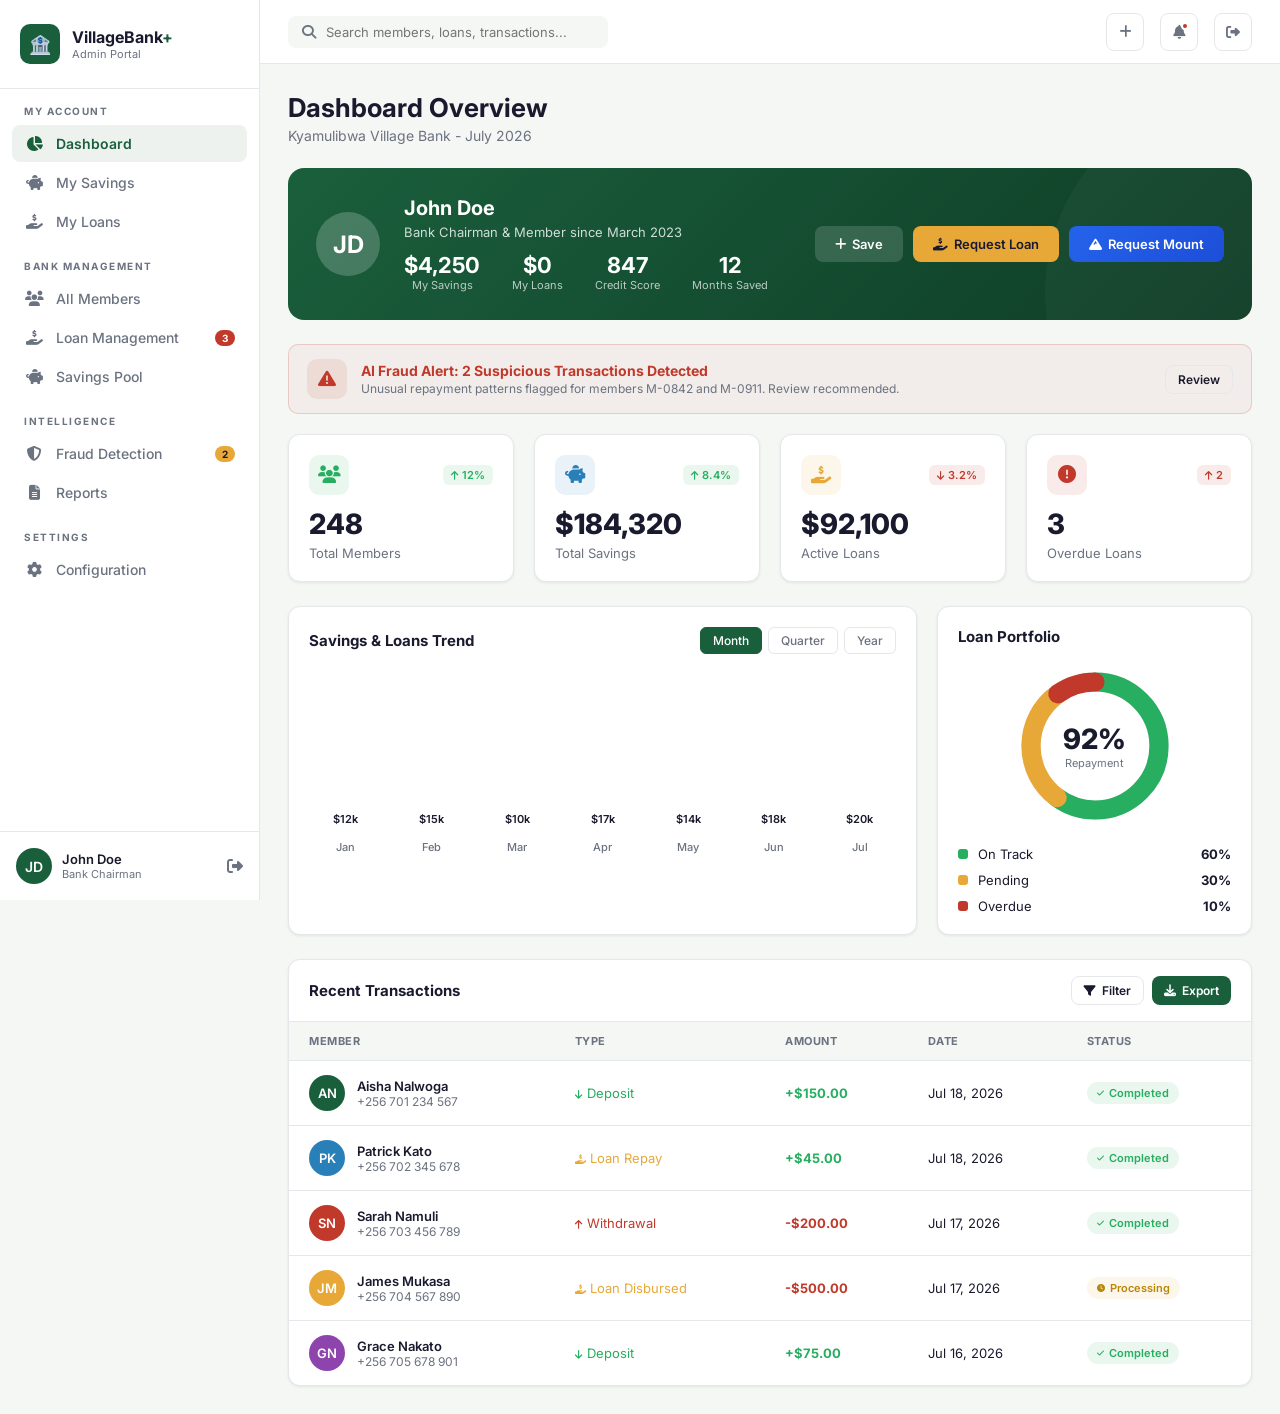
==== frontend/admin.html @ 49723a0e "final folder for" ====
<!DOCTYPE html>
<html lang="en">
<head>
<meta charset="UTF-8">
<meta name="viewport" content="width=device-width, initial-scale=1.0">
<title>VillageBank+ - Admin Dashboard</title>
<link href="https://fonts.googleapis.com/css2?family=Inter:wght@300;400;500;600;700;800&display=swap" rel="stylesheet">
<link rel="stylesheet" href="https://cdnjs.cloudflare.com/ajax/libs/font-awesome/6.5.1/css/all.min.css">
<link rel="stylesheet" href="admin.css">
</head>
<body>
<!-- SIDEBAR -->
<aside class="sidebar">
    <div class="sidebar-header">
        <div class="sidebar-logo">🏦</div>
        <div class="sidebar-brand">
            VillageBank<span>+</span>
            <small>Admin Portal</small>
        </div>
    </div>

    <nav class="nav-menu">
        <div class="nav-section">
            <div class="nav-section-title">My Account</div>
            <div class="nav-item active" onclick="switchPage('overview')">
                <i class="fas fa-chart-pie"></i> Dashboard
            </div>
            <div class="nav-item" onclick="switchPage('my-savings')">
                <i class="fas fa-piggy-bank"></i> My Savings
            </div>
            <div class="nav-item" onclick="switchPage('my-loans')">
                <i class="fas fa-hand-holding-dollar"></i> My Loans
            </div>
        </div>
        <div class="nav-section">
            <div class="nav-section-title">Bank Management</div>
            <div class="nav-item" onclick="switchPage('members')">
                <i class="fas fa-users"></i> All Members
            </div>
            <div class="nav-item" onclick="switchPage('loans')">
                <i class="fas fa-hand-holding-dollar"></i> Loan Management
                <span class="nav-badge">3</span>
            </div>
            <div class="nav-item" onclick="switchPage('savings')">
                <i class="fas fa-piggy-bank"></i> Savings Pool
            </div>
        </div>
        <div class="nav-section">
            <div class="nav-section-title">Intelligence</div>
            <div class="nav-item" onclick="switchPage('fraud')">
                <i class="fas fa-shield-halved"></i> Fraud Detection
                <span class="nav-badge" style="background:var(--accent);color:var(--text);">2</span>
            </div>
            <div class="nav-item" onclick="switchPage('reports')">
                <i class="fas fa-file-lines"></i> Reports
            </div>
        </div>
        <div class="nav-section">
            <div class="nav-section-title">Settings</div>
            <div class="nav-item" onclick="switchPage('settings')">
                <i class="fas fa-gear"></i> Configuration
            </div>
        </div>
    </nav>

    <div class="sidebar-footer">
        <div class="user-avatar">JD</div>
        <div class="user-info">
            <div class="user-name">John Doe</div>
            <div class="user-role">Bank Chairman</div>
        </div>
        <i class="fas fa-right-from-bracket" style="color:var(--text-dim);cursor:pointer;"></i>
    </div>
</aside>

<!-- MAIN CONTENT -->
<main class="main-content">
    <div class="top-bar">
        <div class="top-search">
            <i class="fas fa-magnifying-glass"></i>
            <input type="text" placeholder="Search members, loans, transactions...">
        </div>
        <div class="top-actions">
            <button class="top-icon-btn"><i class="fas fa-plus"></i></button>
            <button class="top-icon-btn">
                <i class="fas fa-bell"></i>
                <span class="notification-dot"></span>
            </button>
            <button class="top-icon-btn"><i class="fas fa-right-from-bracket"></i></button>
        </div>
    </div>

    <!-- OVERVIEW PAGE -->
    <div class="page-content tab-panel active" id="page-overview">
        <div class="page-header">
            <h1>Dashboard Overview</h1>
            <p>Kyamulibwa Village Bank - July 2026</p>
        </div>

        <!-- Admin Personal Section (Admin is also a member) -->
        <div class="personal-section">
            <div class="personal-content">
                <div class="personal-avatar">JD</div>
                <div class="personal-info">
                    <div class="personal-name">John Doe</div>
                    <div class="personal-role">Bank Chairman & Member since March 2023</div>
                    <div class="personal-stats">
                        <div class="personal-stat">
                            <div class="num">$4,250</div>
                            <div class="label">My Savings</div>
                        </div>
                        <div class="personal-stat">
                            <div class="num">$0</div>
                            <div class="label">My Loans</div>
                        </div>
                        <div class="personal-stat">
                            <div class="num">847</div>
                            <div class="label">Credit Score</div>
                        </div>
                        <div class="personal-stat">
                            <div class="num">12</div>
                            <div class="label">Months Saved</div>
                        </div>
                    </div>
                </div>
                <div class="personal-actions">
                    <button class="personal-btn light"><i class="fas fa-plus"></i> Save</button>
                    <button class="personal-btn gold"><i class="fas fa-hand-holding-dollar"></i> Request Loan</button>
                    <button class="personal-btn blue" onclick="openModal('requestMountModal')"><i class="fas fa-mountain"></i> Request Mount</button>
                </div>
            </div>
        </div>

        <!-- Fraud Alert -->
        <div class="fraud-alert">
            <div class="fraud-alert-icon"><i class="fas fa-triangle-exclamation"></i></div>
            <div class="fraud-alert-content">
                <div class="fraud-alert-title">AI Fraud Alert: 2 Suspicious Transactions Detected</div>
                <div class="fraud-alert-desc">Unusual repayment patterns flagged for members M-0842 and M-0911. Review recommended.</div>
            </div>
            <button class="btn btn-outline btn-sm">Review</button>
        </div>

        <!-- Bank Stats -->
        <div class="cards-grid">
            <div class="stat-card">
                <div class="stat-card-header">
                    <div class="stat-card-icon green"><i class="fas fa-users"></i></div>
                    <span class="stat-card-trend up"><i class="fas fa-arrow-up" style="font-size:10px;"></i> 12%</span>
                </div>
                <div class="stat-card-value">248</div>
                <div class="stat-card-label">Total Members</div>
            </div>
            <div class="stat-card">
                <div class="stat-card-header">
                    <div class="stat-card-icon blue"><i class="fas fa-piggy-bank"></i></div>
                    <span class="stat-card-trend up"><i class="fas fa-arrow-up" style="font-size:10px;"></i> 8.4%</span>
                </div>
                <div class="stat-card-value">$184,320</div>
                <div class="stat-card-label">Total Savings</div>
            </div>
            <div class="stat-card">
                <div class="stat-card-header">
                    <div class="stat-card-icon gold"><i class="fas fa-hand-holding-dollar"></i></div>
                    <span class="stat-card-trend down"><i class="fas fa-arrow-down" style="font-size:10px;"></i> 3.2%</span>
                </div>
                <div class="stat-card-value">$92,100</div>
                <div class="stat-card-label">Active Loans</div>
            </div>
            <div class="stat-card">
                <div class="stat-card-header">
                    <div class="stat-card-icon red"><i class="fas fa-circle-exclamation"></i></div>
                    <span class="stat-card-trend up" style="background:rgba(192,57,43,0.1);color:var(--danger);"><i class="fas fa-arrow-up" style="font-size:10px;"></i> 2</span>
                </div>
                <div class="stat-card-value">3</div>
                <div class="stat-card-label">Overdue Loans</div>
            </div>
        </div>

        <!-- Charts -->
        <div class="two-col">
            <div class="chart-card">
                <div class="chart-header">
                    <div class="chart-title">Savings & Loans Trend</div>
                    <div class="chart-filters">
                        <button class="chart-filter active">Month</button>
                        <button class="chart-filter">Quarter</button>
                        <button class="chart-filter">Year</button>
                    </div>
                </div>
                <div class="bar-chart">
                    <div class="bar-group">
                        <div class="bar" style="height:60%;background:var(--primary);"><span class="bar-value">$12k</span></div>
                        <div class="bar-label">Jan</div>
                    </div>
                    <div class="bar-group">
                        <div class="bar" style="height:75%;background:var(--primary);"><span class="bar-value">$15k</span></div>
                        <div class="bar-label">Feb</div>
                    </div>
                    <div class="bar-group">
                        <div class="bar" style="height:50%;background:var(--primary);"><span class="bar-value">$10k</span></div>
                        <div class="bar-label">Mar</div>
                    </div>
                    <div class="bar-group">
                        <div class="bar" style="height:85%;background:var(--primary);"><span class="bar-value">$17k</span></div>
                        <div class="bar-label">Apr</div>
                    </div>
                    <div class="bar-group">
                        <div class="bar" style="height:70%;background:var(--primary);"><span class="bar-value">$14k</span></div>
                        <div class="bar-label">May</div>
                    </div>
                    <div class="bar-group">
                        <div class="bar" style="height:90%;background:var(--primary);"><span class="bar-value">$18k</span></div>
                        <div class="bar-label">Jun</div>
                    </div>
                    <div class="bar-group">
                        <div class="bar" style="height:100%;background:var(--accent);"><span class="bar-value">$20k</span></div>
                        <div class="bar-label">Jul</div>
                    </div>
                </div>
            </div>

            <div class="chart-card">
                <div class="chart-header">
                    <div class="chart-title">Loan Portfolio</div>
                </div>
                <div class="donut-chart">
                    <svg viewBox="0 0 100 100" width="160" height="160">
                        <circle cx="50" cy="50" r="40" fill="none" stroke="#e5e7eb" stroke-width="12"/>
                        <circle cx="50" cy="50" r="40" fill="none" stroke="var(--success)" stroke-width="12"
                            stroke-dasharray="150.8 251.3" stroke-dashoffset="0" stroke-linecap="round"/>
                        <circle cx="50" cy="50" r="40" fill="none" stroke="var(--accent)" stroke-width="12"
                            stroke-dasharray="75.4 251.3" stroke-dashoffset="-150.8" stroke-linecap="round"/>
                        <circle cx="50" cy="50" r="40" fill="none" stroke="var(--danger)" stroke-width="12"
                            stroke-dasharray="25.1 251.3" stroke-dashoffset="-226.2" stroke-linecap="round"/>
                    </svg>
                    <div class="donut-center">
                        <div class="num">92%</div>
                        <div class="label">Repayment</div>
                    </div>
                </div>
                <div class="donut-legend">
                    <div class="legend-item">
                        <div class="legend-dot" style="background:var(--success);"></div>
                        <span>On Track</span>
                        <span class="legend-val">60%</span>
                    </div>
                    <div class="legend-item">
                        <div class="legend-dot" style="background:var(--accent);"></div>
                        <span>Pending</span>
                        <span class="legend-val">30%</span>
                    </div>
                    <div class="legend-item">
                        <div class="legend-dot" style="background:var(--danger);"></div>
                        <span>Overdue</span>
                        <span class="legend-val">10%</span>
                    </div>
                </div>
            </div>
        </div>

        <!-- Recent Transactions -->
        <div class="table-card">
            <div class="table-header">
                <div class="table-title">Recent Transactions</div>
                <div class="table-actions">
                    <button class="btn btn-outline btn-sm"><i class="fas fa-filter"></i> Filter</button>
                    <button class="btn btn-primary btn-sm"><i class="fas fa-download"></i> Export</button>
                </div>
            </div>
            <table>
                <thead>
                    <tr>
                        <th>Member</th>
                        <th>Type</th>
                        <th>Amount</th>
                        <th>Date</th>
                        <th>Status</th>
                    </tr>
                </thead>
                <tbody>
                    <tr>
                        <td>
                            <div class="member-cell">
                                <div class="member-avatar">AN</div>
                                <div>
                                    <div class="member-name">Aisha Nalwoga</div>
                                    <div class="member-phone">+256 701 234 567</div>
                                </div>
                            </div>
                        </td>
                        <td><span style="color:var(--success);"><i class="fas fa-arrow-down" style="font-size:10px;"></i> Deposit</span></td>
                        <td class="amount positive">+$150.00</td>
                        <td>Jul 18, 2026</td>
                        <td><span class="status-badge status-paid"><i class="fas fa-check" style="font-size:8px;"></i> Completed</span></td>
                    </tr>
                    <tr>
                        <td>
                            <div class="member-cell">
                                <div class="member-avatar" style="background:var(--info);">PK</div>
                                <div>
                                    <div class="member-name">Patrick Kato</div>
                                    <div class="member-phone">+256 702 345 678</div>
                                </div>
                            </div>
                        </td>
                        <td><span style="color:var(--accent);"><i class="fas fa-hand-holding-dollar" style="font-size:10px;"></i> Loan Repay</span></td>
                        <td class="amount positive">+$45.00</td>
                        <td>Jul 18, 2026</td>
                        <td><span class="status-badge status-paid"><i class="fas fa-check" style="font-size:8px;"></i> Completed</span></td>
                    </tr>
                    <tr>
                        <td>
                            <div class="member-cell">
                                <div class="member-avatar" style="background:var(--danger);">SN</div>
                                <div>
                                    <div class="member-name">Sarah Namuli</div>
                                    <div class="member-phone">+256 703 456 789</div>
                                </div>
                            </div>
                        </td>
                        <td><span style="color:var(--danger);"><i class="fas fa-arrow-up" style="font-size:10px;"></i> Withdrawal</span></td>
                        <td class="amount negative">-$200.00</td>
                        <td>Jul 17, 2026</td>
                        <td><span class="status-badge status-paid"><i class="fas fa-check" style="font-size:8px;"></i> Completed</span></td>
                    </tr>
                    <tr>
                        <td>
                            <div class="member-cell">
                                <div class="member-avatar" style="background:var(--accent);">JM</div>
                                <div>
                                    <div class="member-name">James Mukasa</div>
                                    <div class="member-phone">+256 704 567 890</div>
                                </div>
                            </div>
                        </td>
                        <td><span style="color:var(--accent);"><i class="fas fa-hand-holding-dollar" style="font-size:10px;"></i> Loan Disbursed</span></td>
                        <td class="amount negative">-$500.00</td>
                        <td>Jul 17, 2026</td>
                        <td><span class="status-badge status-pending"><i class="fas fa-clock" style="font-size:8px;"></i> Processing</span></td>
                    </tr>
                    <tr>
                        <td>
                            <div class="member-cell">
                                <div class="member-avatar" style="background:#8e44ad;">GN</div>
                                <div>
                                    <div class="member-name">Grace Nakato</div>
                                    <div class="member-phone">+256 705 678 901</div>
                                </div>
                            </div>
                        </td>
                        <td><span style="color:var(--success);"><i class="fas fa-arrow-down" style="font-size:10px;"></i> Deposit</span></td>
                        <td class="amount positive">+$75.00</td>
                        <td>Jul 16, 2026</td>
                        <td><span class="status-badge status-paid"><i class="fas fa-check" style="font-size:8px;"></i> Completed</span></td>
                    </tr>
                </tbody>
            </table>
        </div>
    </div>
    <!-- MY SAVINGS PAGE -->
    <div class="page-content tab-panel" id="page-my-savings">
        <div class="page-header">
            <h1>My Savings</h1>
            <p>Your personal savings account at Kyamulibwa Village Bank</p>
        </div>

        <div class="cards-grid">
            <div class="stat-card">
                <div class="stat-card-header">
                    <div class="stat-card-icon green"><i class="fas fa-wallet"></i></div>
                </div>
                <div class="stat-card-value">$4,250</div>
                <div class="stat-card-label">Total Savings</div>
            </div>
            <div class="stat-card">
                <div class="stat-card-header">
                    <div class="stat-card-icon blue"><i class="fas fa-calendar"></i></div>
                </div>
                <div class="stat-card-value">$350</div>
                <div class="stat-card-label">This Month</div>
            </div>
            <div class="stat-card">
                <div class="stat-card-header">
                    <div class="stat-card-icon gold"><i class="fas fa-percentage"></i></div>
                </div>
                <div class="stat-card-value">5.2%</div>
                <div class="stat-card-label">Interest Rate</div>
            </div>
            <div class="stat-card">
                <div class="stat-card-header">
                    <div class="stat-card-icon green"><i class="fas fa-coins"></i></div>
                </div>
                <div class="stat-card-value">$221</div>
                <div class="stat-card-label">Interest Earned</div>
            </div>
        </div>

        <div class="two-col">
            <div class="chart-card">
                <div class="chart-header">
                    <div class="chart-title">My Savings Growth</div>
                </div>
                <div class="bar-chart">
                    <div class="bar-group">
                        <div class="bar" style="height:20%;background:var(--primary);"><span class="bar-value">$1.2k</span></div>
                        <div class="bar-label">Jan</div>
                    </div>
                    <div class="bar-group">
                        <div class="bar" style="height:35%;background:var(--primary);"><span class="bar-value">$1.8k</span></div>
                        <div class="bar-label">Feb</div>
                    </div>
                    <div class="bar-group">
                        <div class="bar" style="height:45%;background:var(--primary);"><span class="bar-value">$2.3k</span></div>
                        <div class="bar-label">Mar</div>
                    </div>
                    <div class="bar-group">
                        <div class="bar" style="height:55%;background:var(--primary);"><span class="bar-value">$2.8k</span></div>
                        <div class="bar-label">Apr</div>
                    </div>
                    <div class="bar-group">
                        <div class="bar" style="height:70%;background:var(--primary);"><span class="bar-value">$3.4k</span></div>
                        <div class="bar-label">May</div>
                    </div>
                    <div class="bar-group">
                        <div class="bar" style="height:85%;background:var(--primary);"><span class="bar-value">$3.9k</span></div>
                        <div class="bar-label">Jun</div>
                    </div>
                    <div class="bar-group">
                        <div class="bar" style="height:100%;background:var(--accent);"><span class="bar-value">$4.3k</span></div>
                        <div class="bar-label">Jul</div>
                    </div>
                </div>
            </div>

            <div class="chart-card">
                <div class="chart-header">
                    <div class="chart-title">Savings Breakdown</div>
                </div>
                <div class="donut-chart">
                    <svg viewBox="0 0 100 100" width="160" height="160">
                        <circle cx="50" cy="50" r="40" fill="none" stroke="#e5e7eb" stroke-width="12"/>
                        <circle cx="50" cy="50" r="40" fill="none" stroke="var(--primary)" stroke-width="12"
                            stroke-dasharray="188.5 251.3" stroke-dashoffset="0" stroke-linecap="round"/>
                        <circle cx="50" cy="50" r="40" fill="none" stroke="var(--accent)" stroke-width="12"
                            stroke-dasharray="50.3 251.3" stroke-dashoffset="-188.5" stroke-linecap="round"/>
                        <circle cx="50" cy="50" r="40" fill="none" stroke="var(--success)" stroke-width="12"
                            stroke-dasharray="12.6 251.3" stroke-dashoffset="-238.8" stroke-linecap="round"/>
                    </svg>
                    <div class="donut-center">
                        <div class="num">$4,250</div>
                        <div class="label">Total</div>
                    </div>
                </div>
                <div class="donut-legend">
                    <div class="legend-item">
                        <div class="legend-dot" style="background:var(--primary);"></div>
                        <span>Principal</span>
                        <span class="legend-val">$3,750</span>
                    </div>
                    <div class="legend-item">
                        <div class="legend-dot" style="background:var(--accent);"></div>
                        <span>Interest</span>
                        <span class="legend-val">$221</span>
                    </div>
                    <div class="legend-item">
                        <div class="legend-dot" style="background:var(--success);"></div>
                        <span>Bonus</span>
                        <span class="legend-val">$279</span>
                    </div>
                </div>
            </div>
        </div>

        <div class="table-card">
            <div class="table-header">
                <div class="table-title">My Transaction History</div>
            </div>
            <table>
                <thead>
                    <tr><th>Type</th><th>Amount</th><th>Date</th><th>Balance After</th></tr>
                </thead>
                <tbody>
                    <tr>
                        <td><span style="color:var(--success);"><i class="fas fa-arrow-down" style="font-size:10px;"></i> Deposit</span></td>
                        <td class="amount positive">+$150.00</td>
                        <td>Jul 15, 2026</td>
                        <td>$4,250.00</td>
                    </tr>
                    <tr>
                        <td><span style="color:var(--success);"><i class="fas fa-arrow-down" style="font-size:10px;"></i> Deposit</span></td>
                        <td class="amount positive">+$200.00</td>
                        <td>Jul 01, 2026</td>
                        <td>$4,100.00</td>
                    </tr>
                    <tr>
                        <td><span style="color:var(--accent);"><i class="fas fa-coins" style="font-size:10px;"></i> Interest</span></td>
                        <td class="amount positive">+$18.20</td>
                        <td>Jun 30, 2026</td>
                        <td>$3,900.00</td>
                    </tr>
                    <tr>
                        <td><span style="color:var(--danger);"><i class="fas fa-arrow-up" style="font-size:10px;"></i> Withdrawal</span></td>
                        <td class="amount negative">-$100.00</td>
                        <td>Jun 20, 2026</td>
                        <td>$3,881.80</td>
                    </tr>
                </tbody>
            </table>
        </div>
    </div>

    <!-- MY LOANS PAGE -->
    <div class="page-content tab-panel" id="page-my-loans">
        <div class="page-header">
            <h1>My Loans</h1>
            <p>Your loan history and current status</p>
        </div>

        <div class="cards-grid">
            <div class="stat-card">
                <div class="stat-card-header">
                    <div class="stat-card-icon green"><i class="fas fa-check-circle"></i></div>
                </div>
                <div class="stat-card-value">$0</div>
                <div class="stat-card-label">Current Balance</div>
            </div>
            <div class="stat-card">
                <div class="stat-card-header">
                    <div class="stat-card-icon blue"><i class="fas fa-history"></i></div>
                </div>
                <div class="stat-card-value">3</div>
                <div class="stat-card-label">Loans Taken</div>
            </div>
            <div class="stat-card">
                <div class="stat-card-header">
                    <div class="stat-card-icon gold"><i class="fas fa-star"></i></div>
                </div>
                <div class="stat-card-value">847</div>
                <div class="stat-card-label">Credit Score</div>
            </div>
            <div class="stat-card">
                <div class="stat-card-header">
                    <div class="stat-card-icon green"><i class="fas fa-percentage"></i></div>
                </div>
                <div class="stat-card-value">100%</div>
                <div class="stat-card-label">Repayment Rate</div>
            </div>
        </div>

        <div class="ai-insight">
            <div class="ai-insight-icon"><i class="fas fa-robot"></i></div>
            <div class="ai-insight-text">
                <strong>AI Credit Insight:</strong> Your excellent repayment history and consistent savings pattern give you a credit score of 847. You are eligible for loans up to <strong>$5,000</strong> at the preferred 8% interest rate. Your next eligibility review is in 15 days.
            </div>
        </div>

        <div class="table-card">
            <div class="table-header">
                <div class="table-title">Loan History</div>
                <div class="table-actions">
                    <button class="btn btn-primary btn-sm"><i class="fas fa-plus"></i> Request New Loan</button>
                </div>
            </div>
            <table>
                <thead>
                    <tr><th>Loan ID</th><th>Amount</th><th>Interest</th><th>Duration</th><th>Paid</th><th>Status</th></tr>
                </thead>
                <tbody>
                    <tr>
                        <td>L-2024-0042</td>
                        <td class="amount">$800</td>
                        <td>10% / year</td>
                        <td>6 months</td>
                        <td>$880</td>
                        <td><span class="status-badge status-paid"><i class="fas fa-check" style="font-size:8px;"></i> Paid Off</span></td>
                    </tr>
                    <tr>
                        <td>L-2024-0018</td>
                        <td class="amount">$500</td>
                        <td>12% / year</td>
                        <td>4 months</td>
                        <td>$520</td>
                        <td><span class="status-badge status-paid"><i class="fas fa-check" style="font-size:8px;"></i> Paid Off</span></td>
                    </tr>
                    <tr>
                        <td>L-2023-0091</td>
                        <td class="amount">$300</td>
                        <td>12% / year</td>
                        <td>3 months</td>
                        <td>$309</td>
                        <td><span class="status-badge status-paid"><i class="fas fa-check" style="font-size:8px;"></i> Paid Off</span></td>
                    </tr>
                </tbody>
            </table>
        </div>
    </div>

    <!-- MEMBERS PAGE -->
    <div class="page-content tab-panel" id="page-members">
        <div class="page-header">
            <h1>All Members</h1>
            <p>Manage village bank members and their accounts</p>
        </div>

        <div class="cards-grid">
            <div class="stat-card">
                <div class="stat-card-header">
                    <div class="stat-card-icon green"><i class="fas fa-users"></i></div>
                </div>
                <div class="stat-card-value" id="totalMembersCount">248</div>
                <div class="stat-card-label">Total Members</div>
            </div>
            <div class="stat-card">
                <div class="stat-card-header">
                    <div class="stat-card-icon blue"><i class="fas fa-user-plus"></i></div>
                </div>
                <div class="stat-card-value">18</div>
                <div class="stat-card-label">New This Month</div>
            </div>
            <div class="stat-card">
                <div class="stat-card-header">
                    <div class="stat-card-icon gold"><i class="fas fa-star"></i></div>
                </div>
                <div class="stat-card-value">156</div>
                <div class="stat-card-label">Active Savers</div>
            </div>
            <div class="stat-card">
                <div class="stat-card-header">
                    <div class="stat-card-icon red"><i class="fas fa-triangle-exclamation"></i></div>
                </div>
                <div class="stat-card-value">12</div>
                <div class="stat-card-label">At Risk</div>
            </div>
        </div>

        <div class="table-card">
            <div class="table-header">
                <div class="table-title">Member Directory</div>
                <div class="table-actions">
                    <button class="btn btn-outline btn-sm"><i class="fas fa-filter"></i> Filter</button>
                    <button class="btn btn-primary btn-sm" onclick="openModal('addMemberModal')"><i class="fas fa-plus"></i> Add Member</button>
                </div>
            </div>
            <table>
                <thead>
                    <tr>
                        <th>Member</th>
                        <th>Joined</th>
                        <th>Savings</th>
                        <th>Loans</th>
                        <th>Credit Score</th>
                        <th>Status</th>
                    </tr>
                </thead>
                <tbody>
                    <tr>
                        <td>
                            <div class="member-cell">
                                <div class="member-avatar">AN</div>
                                <div>
                                    <div class="member-name">Aisha Nalwoga</div>
                                    <div class="member-phone">M-0841</div>
                                </div>
                            </div>
                        </td>
                        <td>Mar 2024</td>
                        <td class="amount positive">$2,340</td>
                        <td class="amount">$0</td>
                        <td><span class="credit-score score-excellent"><i class="fas fa-star" style="font-size:9px;"></i> 847</span></td>
                        <td><span class="status-badge status-active"><i class="fas fa-circle" style="font-size:6px;"></i> Active</span></td>
                    </tr>
                    <tr>
                        <td>
                            <div class="member-cell">
                                <div class="member-avatar" style="background:var(--info);">PK</div>
                                <div>
                                    <div class="member-name">Patrick Kato</div>
                                    <div class="member-phone">M-0842</div>
                                </div>
                            </div>
                        </td>
                        <td>Jun 2024</td>
                        <td class="amount positive">$890</td>
                        <td class="amount negative">$450</td>
                        <td><span class="credit-score score-good"><i class="fas fa-star" style="font-size:9px;"></i> 721</span></td>
                        <td><span class="status-badge status-active"><i class="fas fa-circle" style="font-size:6px;"></i> Active</span></td>
                    </tr>
                    <tr>
                        <td>
                            <div class="member-cell">
                                <div class="member-avatar" style="background:var(--danger);">SN</div>
                                <div>
                                    <div class="member-name">Sarah Namuli</div>
                                    <div class="member-phone">M-0843</div>
                                </div>
                            </div>
                        </td>
                        <td>Aug 2024</td>
                        <td class="amount positive">$1,120</td>
                        <td class="amount negative">$200</td>
                        <td><span class="credit-score score-fair"><i class="fas fa-star" style="font-size:9px;"></i> 634</span></td>
                        <td><span class="status-badge status-active"><i class="fas fa-circle" style="font-size:6px;"></i> Active</span></td>
                    </tr>
                    <tr>
                        <td>
                            <div class="member-cell">
                                <div class="member-avatar" style="background:var(--accent);">JM</div>
                                <div>
                                    <div class="member-name">James Mukasa</div>
                                    <div class="member-phone">M-0844</div>
                                </div>
                            </div>
                        </td>
                        <td>Oct 2024</td>
                        <td class="amount positive">$3,500</td>
                        <td class="amount">$0</td>
                        <td><span class="credit-score score-excellent"><i class="fas fa-star" style="font-size:9px;"></i> 891</span></td>
                        <td><span class="status-badge status-active"><i class="fas fa-circle" style="font-size:6px;"></i> Active</span></td>
                    </tr>
                    <tr>
                        <td>
                            <div class="member-cell">
                                <div class="member-avatar" style="background:#8e44ad;">GN</div>
                                <div>
                                    <div class="member-name">Grace Nakato</div>
                                    <div class="member-phone">M-0845</div>
                                </div>
                            </div>
                        </td>
                        <td>Jan 2025</td>
                        <td class="amount positive">$5,600</td>
                        <td class="amount negative">$1,200</td>
                        <td><span class="credit-score score-excellent"><i class="fas fa-star" style="font-size:9px;"></i> 856</span></td>
                        <td><span class="status-badge status-active"><i class="fas fa-circle" style="font-size:6px;"></i> Active</span></td>
                    </tr>
                </tbody>
            </table>
        </div>
    </div>
    <!-- LOAN MANAGEMENT PAGE -->
    <div class="page-content tab-panel" id="page-loans">
        <div class="page-header">
            <h1>Loan Management</h1>
            <p>Track, approve, and manage all village bank loans</p>
        </div>

        <div class="cards-grid">
            <div class="stat-card">
                <div class="stat-card-header">
                    <div class="stat-card-icon blue"><i class="fas fa-hand-holding-dollar"></i></div>
                </div>
                <div class="stat-card-value">$92,100</div>
                <div class="stat-card-label">Total Disbursed</div>
            </div>
            <div class="stat-card">
                <div class="stat-card-header">
                    <div class="stat-card-icon green"><i class="fas fa-check-circle"></i></div>
                </div>
                <div class="stat-card-value">84%</div>
                <div class="stat-card-label">Repayment Rate</div>
            </div>
            <div class="stat-card">
                <div class="stat-card-header">
                    <div class="stat-card-icon gold"><i class="fas fa-clock"></i></div>
                </div>
                <div class="stat-card-value">7</div>
                <div class="stat-card-label">Pending Approval</div>
            </div>
            <div class="stat-card">
                <div class="stat-card-header">
                    <div class="stat-card-icon red"><i class="fas fa-circle-exclamation"></i></div>
                </div>
                <div class="stat-card-value">3</div>
                <div class="stat-card-label">Overdue</div>
            </div>
        </div>

        <div class="tabs">
            <div class="tab active" onclick="switchTab(this, 'loans-all')">All Loans</div>
            <div class="tab" onclick="switchTab(this, 'loans-pending')">Pending (7)</div>
            <div class="tab" onclick="switchTab(this, 'loans-overdue')">Overdue (3)</div>
            <div class="tab" onclick="switchTab(this, 'loans-paid')">Paid Off</div>
        </div>

        <div class="tab-panel active" id="loans-all">
            <div class="table-card">
                <div class="table-header">
                    <div class="table-title">Active Loans</div>
                    <div class="table-actions">
                        <button class="btn btn-outline btn-sm"><i class="fas fa-filter"></i> Filter</button>
                        <button class="btn btn-primary btn-sm"><i class="fas fa-plus"></i> New Loan</button>
                    </div>
                </div>
                <table>
                    <thead>
                        <tr>
                            <th>Member</th>
                            <th>Amount</th>
                            <th>Interest</th>
                            <th>Duration</th>
                            <th>Progress</th>
                            <th>Status</th>
                            <th>Actions</th>
                        </tr>
                    </thead>
                    <tbody>
                        <tr>
                            <td>
                                <div class="member-cell">
                                    <div class="member-avatar" style="background:var(--info);">PK</div>
                                    <div class="member-name">Patrick Kato</div>
                                </div>
                            </td>
                            <td class="amount">$500</td>
                            <td>12% / year</td>
                            <td>6 months</td>
                            <td>
                                <div class="loan-progress-mini">
                                    <div class="bar"><div class="fill" style="width:55%;background:var(--success);"></div></div>
                                    <div class="label">$275 / $225 left</div>
                                </div>
                            </td>
                            <td><span class="status-badge status-active"><i class="fas fa-circle" style="font-size:6px;"></i> On Track</span></td>
                            <td><button class="btn btn-outline btn-sm">View</button></td>
                        </tr>
                        <tr>
                            <td>
                                <div class="member-cell">
                                    <div class="member-avatar" style="background:var(--danger);">SN</div>
                                    <div class="member-name">Sarah Namuli</div>
                                </div>
                            </td>
                            <td class="amount">$300</td>
                            <td>10% / year</td>
                            <td>4 months</td>
                            <td>
                                <div class="loan-progress-mini">
                                    <div class="bar"><div class="fill" style="width:33%;background:var(--accent);"></div></div>
                                    <div class="label">$100 / $200 left</div>
                                </div>
                            </td>
                            <td><span class="status-badge status-pending"><i class="fas fa-clock" style="font-size:8px;"></i> At Risk</span></td>
                            <td><button class="btn btn-outline btn-sm">View</button></td>
                        </tr>
                        <tr>
                            <td>
                                <div class="member-cell">
                                    <div class="member-avatar" style="background:#8e44ad;">GN</div>
                                    <div class="member-name">Grace Nakato</div>
                                </div>
                            </td>
                            <td class="amount">$1,200</td>
                            <td>8% / year</td>
                            <td>12 months</td>
                            <td>
                                <div class="loan-progress-mini">
                                    <div class="bar"><div class="fill" style="width:75%;background:var(--success);"></div></div>
                                    <div class="label">$900 / $300 left</div>
                                </div>
                            </td>
                            <td><span class="status-badge status-active"><i class="fas fa-circle" style="font-size:6px;"></i> On Track</span></td>
                            <td><button class="btn btn-outline btn-sm">View</button></td>
                        </tr>
                    </tbody>
                </table>
            </div>
        </div>

        <div class="tab-panel" id="loans-pending">
            <div class="table-card">
                <div class="table-header">
                    <div class="table-title">Pending Loan Applications</div>
                </div>
                <table>
                    <thead>
                        <tr><th>Member</th><th>Amount</th><th>Purpose</th><th>Credit Score</th><th>AI Risk</th><th>Actions</th></tr>
                    </thead>
                    <tbody>
                        <tr>
                            <td>
                                <div class="member-cell">
                                    <div class="member-avatar">DK</div>
                                    <div class="member-name">David Kasule</div>
                                </div>
                            </td>
                            <td class="amount">$800</td>
                            <td>Farm equipment</td>
                            <td><span class="credit-score score-excellent"><i class="fas fa-star" style="font-size:9px;"></i> 812</span></td>
                            <td><span style="color:var(--success);font-weight:600;">Low (12%)</span></td>
                            <td>
                                <button class="btn btn-primary btn-sm">Approve</button>
                                <button class="btn btn-outline btn-sm">Reject</button>
                            </td>
                        </tr>
                        <tr>
                            <td>
                                <div class="member-cell">
                                    <div class="member-avatar" style="background:var(--accent);">MN</div>
                                    <div class="member-name">Mary Nambi</div>
                                </div>
                            </td>
                            <td class="amount">$350</td>
                            <td>Small business</td>
                            <td><span class="credit-score score-good"><i class="fas fa-star" style="font-size:9px;"></i> 745</span></td>
                            <td><span style="color:var(--accent);font-weight:600;">Medium (34%)</span></td>
                            <td>
                                <button class="btn btn-primary btn-sm">Approve</button>
                                <button class="btn btn-outline btn-sm">Reject</button>
                            </td>
                        </tr>
                    </tbody>
                </table>
            </div>
        </div>

        <div class="tab-panel" id="loans-overdue">
            <div class="table-card">
                <div class="table-header">
                    <div class="table-title">Overdue Loans</div>
                </div>
                <table>
                    <thead>
                        <tr><th>Member</th><th>Amount</th><th>Overdue By</th><th>Missed Payments</th><th>AI Recommendation</th><th>Actions</th></tr>
                    </thead>
                    <tbody>
                        <tr>
                            <td>
                                <div class="member-cell">
                                    <div class="member-avatar" style="background:var(--danger);">RO</div>
                                    <div class="member-name">Robert Ojok</div>
                                </div>
                            </td>
                            <td class="amount negative">$600</td>
                            <td><span style="color:var(--danger);font-weight:600;">14 days</span></td>
                            <td>2 payments</td>
                            <td><span style="color:var(--accent);">⚠️ Restructure loan</span></td>
                            <td>
                                <button class="btn btn-outline btn-sm">Contact</button>
                                <button class="btn btn-outline btn-sm">Restructure</button>
                            </td>
                        </tr>
                    </tbody>
                </table>
            </div>
        </div>

        <div class="tab-panel" id="loans-paid">
            <div class="table-card">
                <div class="table-header">
                    <div class="table-title">Paid Off Loans</div>
                </div>
                <table>
                    <thead>
                        <tr><th>Member</th><th>Amount</th><th>Interest</th><th>Paid</th><th>Completed</th></tr>
                    </thead>
                    <tbody>
                        <tr>
                            <td>
                                <div class="member-cell">
                                    <div class="member-avatar">JD</div>
                                    <div class="member-name">John Doe</div>
                                </div>
                            </td>
                            <td class="amount">$800</td>
                            <td>10% / year</td>
                            <td>$880</td>
                            <td>Mar 2025</td>
                        </tr>
                    </tbody>
                </table>
            </div>
        </div>
    </div>

    <!-- FRAUD DETECTION PAGE -->
    <div class="page-content tab-panel" id="page-fraud">
        <div class="page-header">
            <h1>Fraud Detection</h1>
            <p>AI-powered real-time fraud monitoring and alerts</p>
        </div>

        <div class="cards-grid">
            <div class="stat-card">
                <div class="stat-card-header">
                    <div class="stat-card-icon red"><i class="fas fa-shield-halved"></i></div>
                </div>
                <div class="stat-card-value">2</div>
                <div class="stat-card-label">Active Alerts</div>
            </div>
            <div class="stat-card">
                <div class="stat-card-header">
                    <div class="stat-card-icon green"><i class="fas fa-check-circle"></i></div>
                </div>
                <div class="stat-card-value">99.2%</div>
                <div class="stat-card-label">Accuracy</div>
            </div>
            <div class="stat-card">
                <div class="stat-card-header">
                    <div class="stat-card-icon blue"><i class="fas fa-eye"></i></div>
                </div>
                <div class="stat-card-value">1,240</div>
                <div class="stat-card-label">Transactions Monitored</div>
            </div>
            <div class="stat-card">
                <div class="stat-card-header">
                    <div class="stat-card-icon gold"><i class="fas fa-clock-rotate-left"></i></div>
                </div>
                <div class="stat-card-value">0.3s</div>
                <div class="stat-card-label">Detection Time</div>
            </div>
        </div>

        <div class="fraud-alert">
            <div class="fraud-alert-icon"><i class="fas fa-triangle-exclamation"></i></div>
            <div class="fraud-alert-content">
                <div class="fraud-alert-title">Alert #F-2026-0842: Unusual Repayment Pattern</div>
                <div class="fraud-alert-desc">Member Patrick Kato (M-0842) made 3 large repayments in 48 hours after 2 months of missed payments. AI confidence: 87%. Possible loan cycling or external funding.</div>
            </div>
            <button class="btn btn-outline btn-sm">Investigate</button>
            <button class="btn btn-primary btn-sm">Mark Safe</button>
        </div>

        <div class="fraud-alert">
            <div class="fraud-alert-icon"><i class="fas fa-triangle-exclamation"></i></div>
            <div class="fraud-alert-content">
                <div class="fraud-alert-title">Alert #F-2026-0911: Suspicious Withdrawal Pattern</div>
                <div class="fraud-alert-desc">Member Robert Ojok (M-0911) withdrew 80% of savings immediately after receiving loan disbursement. AI confidence: 92%. Potential fraud risk.</div>
            </div>
            <button class="btn btn-outline btn-sm">Investigate</button>
            <button class="btn btn-primary btn-sm">Mark Safe</button>
        </div>

        <div class="table-card">
            <div class="table-header">
                <div class="table-title">Resolved Alerts</div>
            </div>
            <table>
                <thead>
                    <tr><th>Alert ID</th><th>Member</th><th>Type</th><th>Date</th><th>Resolution</th><th>Status</th></tr>
                </thead>
                <tbody>
                    <tr>
                        <td>F-2026-0078</td>
                        <td>
                            <div class="member-cell">
                                <div class="member-avatar">AN</div>
                                <div class="member-name">Aisha Nalwoga</div>
                            </div>
                        </td>
                        <td>Duplicate deposit</td>
                        <td>Jul 10, 2026</td>
                        <td>Confirmed: Mobile money retry</td>
                        <td><span class="status-badge status-paid"><i class="fas fa-check" style="font-size:8px;"></i> Safe</span></td>
                    </tr>
                    <tr>
                        <td>F-2026-0056</td>
                        <td>
                            <div class="member-cell">
                                <div class="member-avatar" style="background:var(--info);">PK</div>
                                <div class="member-name">Patrick Kato</div>
                            </div>
                        </td>
                        <td>Large withdrawal</td>
                        <td>Jul 05, 2026</td>
                        <td>Confirmed: School fees payment</td>
                        <td><span class="status-badge status-paid"><i class="fas fa-check" style="font-size:8px;"></i> Safe</span></td>
                    </tr>
                </tbody>
            </table>
        </div>
    </div>
    <!-- SAVINGS POOL PAGE -->
    <div class="page-content tab-panel" id="page-savings">
        <div class="page-header">
            <h1>Savings Pool</h1>
            <p>Overview of all member savings and pool health</p>
        </div>

        <div class="cards-grid">
            <div class="stat-card">
                <div class="stat-card-header">
                    <div class="stat-card-icon green"><i class="fas fa-piggy-bank"></i></div>
                </div>
                <div class="stat-card-value">$184,320</div>
                <div class="stat-card-label">Total Savings</div>
            </div>
            <div class="stat-card">
                <div class="stat-card-header">
                    <div class="stat-card-icon blue"><i class="fas fa-users"></i></div>
                </div>
                <div class="stat-card-value">156</div>
                <div class="stat-card-label">Active Savers</div>
            </div>
            <div class="stat-card">
                <div class="stat-card-header">
                    <div class="stat-card-icon gold"><i class="fas fa-percentage"></i></div>
                </div>
                <div class="stat-card-value">5.2%</div>
                <div class="stat-card-label">Avg Interest Rate</div>
            </div>
            <div class="stat-card">
                <div class="stat-card-header">
                    <div class="stat-card-icon green"><i class="fas fa-coins"></i></div>
                </div>
                <div class="stat-card-value">$9,584</div>
                <div class="stat-card-label">Interest Paid YTD</div>
            </div>
        </div>

        <div class="table-card">
            <div class="table-header">
                <div class="table-title">Top Savers</div>
                <div class="table-actions">
                    <button class="btn btn-outline btn-sm"><i class="fas fa-filter"></i> Filter</button>
                    <button class="btn btn-primary btn-sm"><i class="fas fa-download"></i> Export</button>
                </div>
            </div>
            <table>
                <thead>
                    <tr><th>Rank</th><th>Member</th><th>Total Saved</th><th>This Year</th><th>Interest Earned</th><th>Streak</th></tr>
                </thead>
                <tbody>
                    <tr>
                        <td><span style="color:var(--accent);font-weight:700;">#1</span></td>
                        <td>
                            <div class="member-cell">
                                <div class="member-avatar" style="background:#8e44ad;">GN</div>
                                <div class="member-name">Grace Nakato</div>
                            </div>
                        </td>
                        <td class="amount positive">$5,600</td>
                        <td class="amount positive">$2,100</td>
                        <td class="amount positive">$291</td>
                        <td><span style="color:var(--success);font-weight:600;">18 months</span></td>
                    </tr>
                    <tr>
                        <td><span style="color:var(--text-dim);font-weight:700;">#2</span></td>
                        <td>
                            <div class="member-cell">
                                <div class="member-avatar" style="background:var(--accent);">JM</div>
                                <div class="member-name">James Mukasa</div>
                            </div>
                        </td>
                        <td class="amount positive">$3,500</td>
                        <td class="amount positive">$1,800</td>
                        <td class="amount positive">$182</td>
                        <td><span style="color:var(--success);font-weight:600;">12 months</span></td>
                    </tr>
                    <tr>
                        <td><span style="color:var(--accent);font-weight:700;">#3</span></td>
                        <td>
                            <div class="member-cell">
                                <div class="member-avatar">AN</div>
                                <div class="member-name">Aisha Nalwoga</div>
                            </div>
                        </td>
                        <td class="amount positive">$2,340</td>
                        <td class="amount positive">$890</td>
                        <td class="amount positive">$122</td>
                        <td><span style="color:var(--success);font-weight:600;">10 months</span></td>
                    </tr>
                </tbody>
            </table>
        </div>
    </div>

    <!-- REPORTS PAGE -->
    <div class="page-content tab-panel" id="page-reports">
        <div class="page-header">
            <h1>Reports</h1>
            <p>Generate and download financial reports</p>
        </div>

        <div class="cards-grid">
            <div class="stat-card">
                <div class="stat-card-header">
                    <div class="stat-card-icon blue"><i class="fas fa-file-invoice-dollar"></i></div>
                </div>
                <div class="stat-card-value">12</div>
                <div class="stat-card-label">Reports Generated</div>
            </div>
            <div class="stat-card">
                <div class="stat-card-header">
                    <div class="stat-card-icon green"><i class="fas fa-calendar-check"></i></div>
                </div>
                <div class="stat-card-value">Jul 2026</div>
                <div class="stat-card-label">Current Period</div>
            </div>
        </div>

        <div class="table-card">
            <div class="table-header">
                <div class="table-title">Available Reports</div>
            </div>
            <table>
                <thead>
                    <tr><th>Report Name</th><th>Period</th><th>Generated</th><th>Actions</th></tr>
                </thead>
                <tbody>
                    <tr>
                        <td><i class="fas fa-file-pdf" style="color:var(--danger);margin-right:8px;"></i> Monthly Financial Statement</td>
                        <td>July 2026</td>
                        <td>Jul 18, 2026</td>
                        <td><button class="btn btn-outline btn-sm"><i class="fas fa-download"></i> Download</button></td>
                    </tr>
                    <tr>
                        <td><i class="fas fa-file-pdf" style="color:var(--danger);margin-right:8px;"></i> Loan Portfolio Report</td>
                        <td>Q2 2026</td>
                        <td>Jun 30, 2026</td>
                        <td><button class="btn btn-outline btn-sm"><i class="fas fa-download"></i> Download</button></td>
                    </tr>
                    <tr>
                        <td><i class="fas fa-file-pdf" style="color:var(--danger);margin-right:8px;"></i> Member Activity Report</td>
                        <td>June 2026</td>
                        <td>Jul 01, 2026</td>
                        <td><button class="btn btn-outline btn-sm"><i class="fas fa-download"></i> Download</button></td>
                    </tr>
                    <tr>
                        <td><i class="fas fa-file-pdf" style="color:var(--danger);margin-right:8px;"></i> Fraud Detection Summary</td>
                        <td>Q2 2026</td>
                        <td>Jun 30, 2026</td>
                        <td><button class="btn btn-outline btn-sm"><i class="fas fa-download"></i> Download</button></td>
                    </tr>
                </tbody>
            </table>
        </div>
    </div>

    <!-- SETTINGS PAGE -->
    <div class="page-content tab-panel" id="page-settings">
        <div class="page-header">
            <h1>Configuration</h1>
            <p>Manage village bank settings and preferences</p>
        </div>

        <div class="cards-grid">
            <div class="stat-card">
                <div class="stat-card-header">
                    <div class="stat-card-icon blue"><i class="fas fa-building"></i></div>
                </div>
                <div class="stat-card-value">Kyamulibwa</div>
                <div class="stat-card-label">Village Bank Name</div>
            </div>
            <div class="stat-card">
                <div class="stat-card-header">
                    <div class="stat-card-icon green"><i class="fas fa-percentage"></i></div>
                </div>
                <div class="stat-card-value">5.2%</div>
                <div class="stat-card-label">Savings Interest</div>
            </div>
            <div class="stat-card">
                <div class="stat-card-header">
                    <div class="stat-card-icon gold"><i class="fas fa-hand-holding-dollar"></i></div>
                </div>
                <div class="stat-card-value">8-12%</div>
                <div class="stat-card-label">Loan Interest Range</div>
            </div>
            <div class="stat-card">
                <div class="stat-card-header">
                    <div class="stat-card-icon red"><i class="fas fa-ban"></i></div>
                </div>
                <div class="stat-card-value">$5,000</div>
                <div class="stat-card-label">Max Loan Amount</div>
            </div>
        </div>

        <div class="table-card">
            <div class="table-header">
                <div class="table-title">Bank Configuration</div>
            </div>
            <table>
                <thead>
                    <tr><th>Setting</th><th>Current Value</th><th>Description</th><th>Actions</th></tr>
                </thead>
                <tbody>
                    <tr>
                        <td><i class="fas fa-percentage" style="color:var(--primary);margin-right:8px;"></i> Savings Interest Rate</td>
                        <td><strong>5.2%</strong></td>
                        <td>Annual interest paid on member savings</td>
                        <td><button class="btn btn-outline btn-sm">Edit</button></td>
                    </tr>
                    <tr>
                        <td><i class="fas fa-hand-holding-dollar" style="color:var(--primary);margin-right:8px;"></i> Base Loan Interest</td>
                        <td><strong>12%</strong></td>
                        <td>Default annual interest for new loans</td>
                        <td><button class="btn btn-outline btn-sm">Edit</button></td>
                    </tr>
                    <tr>
                        <td><i class="fas fa-star" style="color:var(--primary);margin-right:8px;"></i> Preferred Member Rate</td>
                        <td><strong>8%</strong></td>
                        <td>Reduced rate for members with score 800+</td>
                        <td><button class="btn btn-outline btn-sm">Edit</button></td>
                    </tr>
                    <tr>
                        <td><i class="fas fa-money-bill-wave" style="color:var(--primary);margin-right:8px;"></i> Minimum Deposit</td>
                        <td><strong>$5</strong></td>
                        <td>Minimum amount per deposit transaction</td>
                        <td><button class="btn btn-outline btn-sm">Edit</button></td>
                    </tr>
                    <tr>
                        <td><i class="fas fa-clock" style="color:var(--primary);margin-right:8px;"></i> Loan Approval</td>
                        <td><strong>Manual</strong></td>
                        <td>Require admin approval for all loans</td>
                        <td><button class="btn btn-outline btn-sm">Edit</button></td>
                    </tr>
                    <tr>
                        <td><i class="fas fa-bell" style="color:var(--primary);margin-right:8px;"></i> SMS Reminders</td>
                        <td><strong>Enabled</strong></td>
                        <td>Send repayment reminders 3 days before due</td>
                        <td><button class="btn btn-outline btn-sm">Edit</button></td>
                    </tr>
                </tbody>
            </table>
        </div>
    </div>
</main>

<!-- ADD MEMBER MODAL -->
<div class="modal-overlay" id="addMemberModal">
    <div class="modal-container">
        <div class="modal-header">
            <h2>Add Member</h2>
            <button class="modal-close" onclick="closeModal('addMemberModal')"><i class="fas fa-xmark"></i></button>
        </div>
        <div class="modal-body">
            <div class="form-error" id="addMemberError" style="display: none; color: #c0392b; background: #fdf2f2; padding: 10px; border-radius: 6px; margin-bottom: 15px; font-size: 14px;"></div>
            <div class="form-group">
                <label>Full name</label>
                <input type="text" id="newMemberName" placeholder="e.g. Chimwemwe Banda">
            </div>
            <div class="form-group">
                <label>Email or phone (used to log in)</label>
                <input type="text" id="newMemberIdentifier" placeholder="e.g. chimwemwe@example.com">
            </div>
            <div class="form-group">
                <label>Role</label>
                <select id="newMemberRole">
                    <option value="member" selected>Member</option>
                    <option value="treasurer">Treasurer</option>
                    <option value="admin">Admin</option>
                </select>
            </div>
            <div class="form-group">
                <label>Temporary password</label>
                <input type="password" id="newMemberPassword" placeholder="Minimum 8 characters">
                <small style="color:var(--text-dim);">Share this with the member directly — they can change it after their first login.</small>
            </div>
        </div>
        <div class="modal-footer">
            <button class="btn btn-outline" onclick="closeModal('addMemberModal')">Cancel</button>
            <button class="btn btn-primary" id="addMemberSubmitBtn" onclick="submitAddMember()">
                <i class="fas fa-plus"></i> Add Member
            </button>
        </div>
    </div>
</div>

<!-- REQUEST MOUNT MODAL -->
<div class="modal-overlay" id="requestMountModal">
    <div class="modal-container">
        <div class="modal-header">
            <h2>Request Mount (loan)</h2>
            <button class="modal-close" onclick="closeModal('requestMountModal')"><i class="fas fa-xmark"></i></button>
        </div>
        <div class="modal-body">
            <div class="form-group">
                <label>Mount Amount (MWK)</label>
                <input type="number" id="mountAmount" placeholder="Enter amount in kwacha" min="0">
            </div>
            <div class="form-group">
                <label>Purpose</label>
                <select id="mountPurpose">
                    <option value="">Select purpose</option>
                    <option value="operational">Operational Funds</option>
                    <option value="emergency">Emergency Fund</option>
                    <option value="expansion">Expansion</option>
                    <option value="loan_disbursement">Loan Disbursement</option>
                    <option value="member_support">Member Support</option>
                    <option value="other">Other</option>
                </select>
            </div>
            <div class="form-group">
                <label>Description</label>
                <textarea id="mountDescription" placeholder="Provide details about the mount request" rows="4"></textarea>
            </div>
        </div>
        <div class="modal-footer">
            <button class="btn btn-outline" onclick="closeModal('requestMountModal')">Cancel</button>
            <button class="btn btn-primary" onclick="confirmMountRequest()">Review & Confirm</button>
        </div>
    </div>
</div>

<!-- REQUEST MOUNT CONFIRMATION MODAL -->
<div class="modal-overlay" id="confirmMountModal">
    <div class="modal-container">
        <div class="modal-header">
            <h2>Confirm Mount Request</h2>
            <button class="modal-close" onclick="closeModal('confirmMountModal')"><i class="fas fa-xmark"></i></button>
        </div>
        <div class="modal-body">
            <div class="confirmation-summary">
                <div class="summary-item">
                    <span class="summary-label">Amount:</span>
                    <span class="summary-value" id="confirmAmount"></span>
                </div>
                <div class="summary-item">
                    <span class="summary-label">Purpose:</span>
                    <span class="summary-value" id="confirmPurpose"></span>
                </div>
                <div class="summary-item">
                    <span class="summary-label">Description:</span>
                    <span class="summary-value" id="confirmDescription"></span>
                </div>
                <div class="summary-item">
                    <span class="summary-label">Requested By:</span>
                    <span class="summary-value">John Doe (Bank Chairman)</span>
                </div>
                <div class="summary-item">
                    <span class="summary-label">Date:</span>
                    <span class="summary-value" id="confirmDate"></span>
                </div>
            </div>
            <div class="confirmation-warning">
                <i class="fas fa-info-circle"></i>
                <p>Please review the details carefully. This request will be submitted for approval.</p>
            </div>
        </div>
        <div class="modal-footer">
            <button class="btn btn-outline" onclick="closeModal('confirmMountModal')">Cancel</button>
            <button class="btn btn-success" onclick="submitMountRequest()">
                <i class="fas fa-check"></i> Confirm & Submit
            </button>
        </div>
    </div>
</div>

<script>
function switchPage(page) {
    // Hide all pages
    document.querySelectorAll('.page-content').forEach(p => p.classList.remove('active'));
    // Show selected page
    document.getElementById('page-' + page).classList.add('active');

    // Update nav active state
    document.querySelectorAll('.nav-item').forEach(n => n.classList.remove('active'));
    event.currentTarget.classList.add('active');
}

function switchTab(tab, panelId) {
    // Update tab active state
    const parent = tab.parentElement;
    parent.querySelectorAll('.tab').forEach(t => t.classList.remove('active'));
    tab.classList.add('active');

    // Show corresponding panel
    const panels = parent.nextElementSibling.parentElement.querySelectorAll('.tab-panel');
    panels.forEach(p => p.classList.remove('active'));
    document.getElementById(panelId).classList.add('active');
}

// Modal Functions
function openModal(id) {
    const modal = document.getElementById(id);
    if (modal) {
        modal.classList.add('open');
        document.body.style.overflow = 'hidden';
    }
}

function closeModal(id) {
    const modal = document.getElementById(id);
    if (modal) {
        modal.classList.remove('open');
        document.body.style.overflow = '';
    }
}

// Close modal when clicking overlay
document.addEventListener('DOMContentLoaded', function() {
    document.querySelectorAll('.modal-overlay').forEach(modal => {
        modal.addEventListener('click', function(e) {
            if (e.target === this) {
                closeModal(this.id);
            }
        });
    });
});

// Confirm Mount Request
function confirmMountRequest() {
    const amount = document.getElementById('mountAmount').value;
    const purpose = document.getElementById('mountPurpose').value;
    const description = document.getElementById('mountDescription').value;
    
    // Validate inputs
    if (!amount || amount <= 0) {
        alert('Please enter a valid amount');
        return;
    }
    
    if (!purpose) {
        alert('Please select a purpose');
        return;
    }
    
    if (!description || description.trim().length < 10) {
        alert('Please provide a description (at least 10 characters)');
        return;
    }
    
    // Populate confirmation modal
    const purposeMap = {
        'operational': 'Operational Funds',
        'emergency': 'Emergency Fund',
        'expansion': 'Expansion',
        'loan_disbursement': 'Loan Disbursement',
        'member_support': 'Member Support',
        'other': 'Other'
    };
    
    document.getElementById('confirmAmount').textContent = 'MWK ' + parseInt(amount).toLocaleString();
    document.getElementById('confirmPurpose').textContent = purposeMap[purpose];
    document.getElementById('confirmDescription').textContent = description;
    document.getElementById('confirmDate').textContent = new Date().toLocaleDateString('en-US', { 
        year: 'numeric', 
        month: 'long', 
        day: 'numeric',
        hour: '2-digit',
        minute: '2-digit'
    });
    
    // Close request modal and open confirmation modal
    closeModal('requestMountModal');
    openModal('confirmMountModal');
}

// Submit Mount Request
function submitMountRequest() {
    const amount = document.getElementById('mountAmount').value;
    const purpose = document.getElementById('mountPurpose').value;
    
    // Show success message
    alert(`Mount request for MWK ${parseInt(amount).toLocaleString()} has been submitted successfully for approval!`);
    
    // Reset form
    document.getElementById('mountAmount').value = '';
    document.getElementById('mountPurpose').value = '';
    document.getElementById('mountDescription').value = '';
    
    // Close confirmation modal
    closeModal('confirmMountModal');
}
// ==================== ADD MEMBER ====================
// Change this if your API runs somewhere other than localhost:8000
const API_BASE = "http://localhost:8000";

function resetAddMemberForm() {
    document.getElementById('newMemberName').value = '';
    document.getElementById('newMemberIdentifier').value = '';
    document.getElementById('newMemberRole').value = 'member';
    document.getElementById('newMemberPassword').value = '';
    const errorBox = document.getElementById('addMemberError');
    errorBox.style.display = 'none';
    errorBox.innerText = '';
}

function memberInitials(name) {
    return name.trim().split(/\s+/).slice(0, 2).map(p => p[0].toUpperCase()).join('');
}

function creditScoreClass(score) {
    if (score >= 800) return 'score-excellent';
    if (score >= 650) return 'score-good';
    return 'score-fair';
}

// Adds the new member straight into the Member Directory table so the admin
// sees them immediately. Note: the rest of this table is still static demo
// data (not yet loaded from the API), so this only affects rows added this way.
function appendMemberRow(member) {
    const tbody = document.querySelector('#page-members table tbody');
    if (!tbody) return;

    const avatarColors = ['var(--info)', 'var(--danger)', 'var(--accent)', '#8e44ad', 'var(--primary)'];
    const color = avatarColors[Math.floor(Math.random() * avatarColors.length)];
    const joined = new Date(member.joined_at).toLocaleDateString('en-US', { month: 'short', year: 'numeric' });

    const row = document.createElement('tr');
    row.innerHTML = `
        <td>
            <div class="member-cell">
                <div class="member-avatar" style="background:${color};">${memberInitials(member.full_name)}</div>
                <div>
                    <div class="member-name">${member.full_name}</div>
                    <div class="member-phone">${member.member_id}</div>
                </div>
            </div>
        </td>
        <td>${joined}</td>
        <td class="amount positive">$${member.savings_balance.toFixed(0)}</td>
        <td class="amount">$0</td>
        <td><span class="credit-score ${creditScoreClass(member.credit_score)}"><i class="fas fa-star" style="font-size:9px;"></i> ${member.credit_score}</span></td>
        <td><span class="status-badge status-active"><i class="fas fa-circle" style="font-size:6px;"></i> Active</span></td>
    `;
    tbody.prepend(row);

    const countEl = document.getElementById('totalMembersCount');
    if (countEl) {
        countEl.textContent = (parseInt(countEl.textContent, 10) || 0) + 1;
    }
}

async function submitAddMember() {
    const fullName = document.getElementById('newMemberName').value.trim();
    const identifier = document.getElementById('newMemberIdentifier').value.trim();
    const role = document.getElementById('newMemberRole').value;
    const password = document.getElementById('newMemberPassword').value;
    const errorBox = document.getElementById('addMemberError');
    const submitBtn = document.getElementById('addMemberSubmitBtn');

    errorBox.style.display = 'none';
    errorBox.innerText = '';

    if (!fullName || !identifier || !password) {
        errorBox.innerText = 'Please fill in name, email/phone, and a temporary password.';
        errorBox.style.display = 'block';
        return;
    }
    if (password.length < 8) {
        errorBox.innerText = 'Password must be at least 8 characters long.';
        errorBox.style.display = 'block';
        return;
    }

    // Falls back to the seeded demo group (id 1) if there's no active session yet —
    // real admin sessions set this in sessionStorage during login.
    const groupId = sessionStorage.getItem('titukulane_group_id') || 1;

    const originalBtnHtml = submitBtn.innerHTML;
    submitBtn.innerHTML = 'Adding…';
    submitBtn.disabled = true;

    try {
        const response = await fetch(`${API_BASE}/api/groups/${groupId}/members`, {
            method: 'POST',
            headers: { 'Content-Type': 'application/json' },
            body: JSON.stringify({
                full_name: fullName,
                identifier: identifier,
                email: identifier.includes('@') ? identifier : null,
                phone: identifier.includes('@') ? null : identifier,
                role: role,
                initial_password: password
            })
        });

        const data = await response.json();

        if (!response.ok) {
            errorBox.innerText = data.detail || 'Could not add this member. Please try again.';
            errorBox.style.display = 'block';
            return;
        }

        appendMemberRow(data);
        closeModal('addMemberModal');
        alert(`${data.full_name} was added successfully.\n\nShare their login details:\nGroup name + Identifier: ${data.identifier}\nTemporary password: ${password}`);
        resetAddMemberForm();
    } catch (err) {
        errorBox.innerText = 'Could not reach the server. Check your connection and try again.';
        errorBox.style.display = 'block';
    } finally {
        submitBtn.innerHTML = originalBtnHtml;
        submitBtn.disabled = false;
    }
}
</script>

</body>
</html>
---- frontend/admin.css ----
:root {
    --primary: #1a5f3c;
    --primary-light: #2d8a5e;
    --primary-dark: #0f3d26;
    --accent: #e8a838;
    --accent-light: #f5c96a;
    --danger: #c0392b;
    --danger-light: #e74c3c;
    --success: #27ae60;
    --info: #2980b9;
    --bg: #f5f7f5;
    --card: #ffffff;
    --text: #1a1a2e;
    --text-dim: #6b7280;
    --border: #e5e7eb;
    --shadow: 0 1px 3px rgba(0,0,0,0.08);
    --shadow-lg: 0 4px 20px rgba(0,0,0,0.1);
}
* { margin: 0; padding: 0; box-sizing: border-box; }
body { font-family: 'Inter', sans-serif; background: var(--bg); color: var(--text); min-height: 100vh; }

/* SIDEBAR */
.sidebar {
    width: 260px; background: var(--card); border-right: 1px solid var(--border);
    display: flex; flex-direction: column; position: fixed; height: 100vh; z-index: 100;
}
.sidebar-header {
    padding: 24px 20px; border-bottom: 1px solid var(--border);
    display: flex; align-items: center; gap: 12px;
}
.sidebar-logo { width: 40px; height: 40px; background: var(--primary); border-radius: 10px;
    display: flex; align-items: center; justify-content: center; color: white; font-size: 18px; }
.sidebar-brand { font-weight: 700; font-size: 16px; }
.sidebar-brand span { color: var(--primary); }
.sidebar-brand small { display: block; font-size: 11px; color: var(--text-dim); font-weight: 400; }
.nav-menu { padding: 16px 12px; flex: 1; overflow-y: auto; }
.nav-section { margin-bottom: 20px; }
.nav-section-title { font-size: 10px; font-weight: 700; color: var(--text-dim); text-transform: uppercase;
    letter-spacing: 1.5px; padding: 0 12px; margin-bottom: 8px; }
.nav-item {
    display: flex; align-items: center; gap: 12px; padding: 10px 12px;
    border-radius: 8px; cursor: pointer; font-size: 14px; font-weight: 500;
    color: var(--text-dim); transition: all 0.15s; margin-bottom: 2px;
}
.nav-item:hover { background: var(--bg); color: var(--text); }
.nav-item.active { background: rgba(26,95,60,0.08); color: var(--primary); font-weight: 600; }
.nav-item i { width: 20px; text-align: center; font-size: 15px; }
.nav-badge { margin-left: auto; background: var(--danger); color: white; font-size: 10px;
    padding: 2px 7px; border-radius: 10px; font-weight: 700; }
.sidebar-footer {
    padding: 16px; border-top: 1px solid var(--border);
    display: flex; align-items: center; gap: 10px;
}
.user-avatar { width: 36px; height: 36px; border-radius: 50%; background: var(--primary);
    display: flex; align-items: center; justify-content: center; color: white; font-size: 14px; font-weight: 600; }
.user-info { flex: 1; }
.user-name { font-size: 13px; font-weight: 600; }
.user-role { font-size: 11px; color: var(--text-dim); }

/* MAIN CONTENT */
.main-content { flex: 1; margin-left: 260px; min-height: 100vh; }
.top-bar {
    height: 64px; background: var(--card); border-bottom: 1px solid var(--border);
    display: flex; align-items: center; justify-content: space-between;
    padding: 0 28px; position: sticky; top: 0; z-index: 50;
}
.top-search { display: flex; align-items: center; gap: 10px; background: var(--bg);
    padding: 8px 14px; border-radius: 8px; width: 320px; }
.top-search i { color: var(--text-dim); font-size: 14px; }
.top-search input { border: none; background: transparent; font-size: 13px; font-family: inherit; width: 100%; outline: none; }
.top-actions { display: flex; align-items: center; gap: 16px; }
.top-icon-btn { width: 38px; height: 38px; border-radius: 8px; border: 1px solid var(--border);
    background: var(--card); cursor: pointer; display: flex; align-items: center; justify-content: center;
    color: var(--text-dim); font-size: 14px; transition: all 0.2s; position: relative;
}
.top-icon-btn:hover { background: var(--bg); color: var(--text); }
.notification-dot { position: absolute; top: 8px; right: 8px; width: 8px; height: 8px;
    background: var(--danger); border-radius: 50%; border: 2px solid var(--card); }

.page-content { padding: 28px; max-width: 1200px; }
.page-header { margin-bottom: 24px; }
.page-header h1 { font-size: 26px; font-weight: 700; margin-bottom: 4px; }
.page-header p { color: var(--text-dim); font-size: 14px; }

/* CARDS */
.cards-grid { display: grid; grid-template-columns: repeat(4, 1fr); gap: 20px; margin-bottom: 24px; }
.stat-card {
    background: var(--card); border-radius: 12px; padding: 20px;
    box-shadow: var(--shadow); border: 1px solid var(--border);
}
.stat-card-header { display: flex; align-items: center; justify-content: space-between; margin-bottom: 12px; }
.stat-card-icon { width: 40px; height: 40px; border-radius: 10px; display: flex; align-items: center;
    justify-content: center; font-size: 18px; }
.stat-card-icon.green { background: rgba(39,174,96,0.1); color: var(--success); }
.stat-card-icon.blue { background: rgba(41,128,185,0.1); color: var(--info); }
.stat-card-icon.gold { background: rgba(232,168,56,0.1); color: var(--accent); }
.stat-card-icon.red { background: rgba(192,57,43,0.1); color: var(--danger); }
.stat-card-trend { font-size: 11px; font-weight: 600; padding: 3px 8px; border-radius: 6px; }
.stat-card-trend.up { background: rgba(39,174,96,0.1); color: var(--success); }
.stat-card-trend.down { background: rgba(192,57,43,0.1); color: var(--danger); }
.stat-card-value { font-size: 28px; font-weight: 800; margin-bottom: 4px; }
.stat-card-label { font-size: 13px; color: var(--text-dim); }

/* CHARTS */
.chart-card {
    background: var(--card); border-radius: 12px; padding: 20px;
    box-shadow: var(--shadow); border: 1px solid var(--border);
}
.chart-header { display: flex; align-items: center; justify-content: space-between; margin-bottom: 20px; }
.chart-title { font-size: 15px; font-weight: 700; }
.chart-filters { display: flex; gap: 6px; }
.chart-filter {
    padding: 5px 12px; border-radius: 6px; border: 1px solid var(--border);
    background: transparent; font-size: 12px; font-weight: 500; cursor: pointer;
    font-family: inherit; color: var(--text-dim);
}
.chart-filter.active { background: var(--primary); color: white; border-color: var(--primary); }

.two-col { display: grid; grid-template-columns: 2fr 1fr; gap: 20px; margin-bottom: 24px; }

.bar-chart { display: flex; align-items: flex-end; gap: 12px; height: 180px; padding-top: 20px; }
.bar-group { flex: 1; display: flex; flex-direction: column; align-items: center; gap: 8px; }
.bar { width: 100%; max-width: 40px; border-radius: 6px 6px 0 0; position: relative; transition: height 0.5s ease; }
.bar-value { position: absolute; top: -20px; left: 50%; transform: translateX(-50%);
    font-size: 11px; font-weight: 600; color: var(--text); }
.bar-label { font-size: 11px; color: var(--text-dim); font-weight: 500; }

.donut-chart { width: 160px; height: 160px; margin: 0 auto; position: relative; }
.donut-chart svg { transform: rotate(-90deg); }
.donut-center { position: absolute; inset: 0; display: flex; flex-direction: column;
    align-items: center; justify-content: center; }
.donut-center .num { font-size: 28px; font-weight: 800; }
.donut-center .label { font-size: 11px; color: var(--text-dim); }
.donut-legend { margin-top: 20px; display: flex; flex-direction: column; gap: 10px; }
.legend-item { display: flex; align-items: center; gap: 10px; font-size: 13px; }
.legend-dot { width: 10px; height: 10px; border-radius: 3px; }
.legend-val { margin-left: auto; font-weight: 700; }

/* TABLES */
.table-card {
    background: var(--card); border-radius: 12px; box-shadow: var(--shadow);
    border: 1px solid var(--border); overflow: hidden;
}
.table-header {
    padding: 16px 20px; border-bottom: 1px solid var(--border);
    display: flex; align-items: center; justify-content: space-between;
}
.table-title { font-size: 15px; font-weight: 700; }
.table-actions { display: flex; gap: 8px; }
.btn {
    padding: 8px 16px; border-radius: 8px; font-size: 13px; font-weight: 600;
    cursor: pointer; font-family: inherit; border: none; display: inline-flex;
    align-items: center; gap: 6px; transition: all 0.2s;
}
.btn-primary { background: var(--primary); color: white; }
.btn-primary:hover { background: var(--primary-light); }
.btn-outline { background: transparent; border: 1.5px solid var(--border); color: var(--text); }
.btn-outline:hover { background: var(--bg); }
.btn-sm { padding: 6px 12px; font-size: 12px; }

table { width: 100%; border-collapse: collapse; font-size: 13px; }
th { text-align: left; padding: 12px 20px; font-size: 11px; font-weight: 700;
    color: var(--text-dim); text-transform: uppercase; letter-spacing: 0.5px;
    background: var(--bg); border-bottom: 1px solid var(--border); }
td { padding: 14px 20px; border-bottom: 1px solid var(--border); }
tr:last-child td { border-bottom: none; }
tr:hover td { background: var(--bg); }

.member-cell { display: flex; align-items: center; gap: 12px; }
.member-avatar { width: 36px; height: 36px; border-radius: 50%; background: var(--primary);
    display: flex; align-items: center; justify-content: center; color: white;
    font-size: 13px; font-weight: 600; }
.member-name { font-weight: 600; }
.member-phone { font-size: 12px; color: var(--text-dim); }

.status-badge {
    display: inline-flex; align-items: center; gap: 5px;
    padding: 4px 10px; border-radius: 20px; font-size: 11px; font-weight: 600;
}
.status-active { background: rgba(39,174,96,0.1); color: var(--success); }
.status-pending { background: rgba(232,168,56,0.1); color: #b8860b; }
.status-overdue { background: rgba(192,57,43,0.1); color: var(--danger); }
.status-paid { background: rgba(39,174,96,0.1); color: var(--success); }

.amount { font-weight: 700; font-family: 'Inter', sans-serif; }
.amount.positive { color: var(--success); }
.amount.negative { color: var(--danger); }

/* PERSONAL SECTION (Admin is also member) */
.personal-section {
    background: linear-gradient(135deg, var(--primary), var(--primary-dark));
    border-radius: 16px; padding: 28px; color: white; margin-bottom: 24px;
    position: relative; overflow: hidden;
}
.personal-section::before {
    content: ''; position: absolute; top: -50%; right: -20%; width: 400px; height: 400px;
    background: rgba(255,255,255,0.03); border-radius: 50%;
}
.personal-content { position: relative; z-index: 1; display: flex; align-items: center; gap: 24px; }
.personal-avatar { width: 64px; height: 64px; border-radius: 50%; background: rgba(255,255,255,0.2);
    display: flex; align-items: center; justify-content: center; font-size: 24px; font-weight: 700; }
.personal-info { flex: 1; }
.personal-name { font-size: 20px; font-weight: 700; margin-bottom: 4px; }
.personal-role { font-size: 13px; opacity: 0.8; margin-bottom: 12px; }
.personal-stats { display: flex; gap: 32px; }
.personal-stat { text-align: center; }
.personal-stat .num { font-size: 22px; font-weight: 700; }
.personal-stat .label { font-size: 11px; opacity: 0.7; }
.personal-actions { display: flex; gap: 10px; }
.personal-btn {
    padding: 10px 20px; border-radius: 8px; border: none; font-size: 13px;
    font-weight: 600; cursor: pointer; font-family: inherit; display: flex;
    align-items: center; gap: 6px;
}
.personal-btn.light { background: rgba(255,255,255,0.15); color: white; }
.personal-btn.gold { background: var(--accent); color: var(--text); }
.personal-btn.blue { background: linear-gradient(135deg, #2563eb, #1d4ed8); color: white; }

/* FRAUD ALERT */
.fraud-alert {
    background: rgba(192,57,43,0.05); border: 1px solid rgba(192,57,43,0.2);
    border-radius: 10px; padding: 14px 18px; display: flex; align-items: center; gap: 14px;
    margin-bottom: 20px;
}
.fraud-alert-icon { width: 40px; height: 40px; background: rgba(192,57,43,0.1);
    border-radius: 10px; display: flex; align-items: center; justify-content: center;
    color: var(--danger); font-size: 18px; }
.fraud-alert-content { flex: 1; }
.fraud-alert-title { font-size: 14px; font-weight: 700; color: var(--danger); margin-bottom: 2px; }
.fraud-alert-desc { font-size: 12px; color: var(--text-dim); }

/* AI INSIGHT */
.ai-insight {
    background: linear-gradient(135deg, rgba(26,95,60,0.05), rgba(232,168,56,0.05));
    border: 1px solid rgba(26,95,60,0.15); border-radius: 10px; padding: 14px 18px;
    display: flex; align-items: flex-start; gap: 12px; margin-bottom: 20px;
}
.ai-insight-icon { width: 32px; height: 32px; background: var(--primary);
    border-radius: 8px; display: flex; align-items: center; justify-content: center;
    color: white; font-size: 14px; flex-shrink: 0; }
.ai-insight-text { font-size: 13px; line-height: 1.6; color: var(--text); }
.ai-insight-text strong { color: var(--primary); }

/* CREDIT SCORE */
.credit-score {
    display: inline-flex; align-items: center; gap: 6px;
    padding: 4px 12px; border-radius: 20px; font-size: 12px; font-weight: 700;
}
.score-excellent { background: rgba(39,174,96,0.1); color: var(--success); }
.score-good { background: rgba(41,128,185,0.1); color: var(--info); }
.score-fair { background: rgba(232,168,56,0.1); color: #b8860b; }
.score-poor { background: rgba(192,57,43,0.1); color: var(--danger); }

/* LOAN PROGRESS */
.loan-progress-mini { width: 120px; }
.loan-progress-mini .bar { height: 6px; background: var(--bg); border-radius: 3px; overflow: hidden; }
.loan-progress-mini .fill { height: 100%; border-radius: 3px; }
.loan-progress-mini .label { font-size: 11px; color: var(--text-dim); margin-top: 4px; }

/* TABS */
.tabs { display: flex; gap: 4px; border-bottom: 1px solid var(--border); margin-bottom: 20px; }
.tab {
    padding: 10px 18px; font-size: 13px; font-weight: 600; cursor: pointer;
    border-bottom: 2px solid transparent; color: var(--text-dim); transition: all 0.2s;
}
.tab.active { color: var(--primary); border-bottom-color: var(--primary); }
.tab:hover { color: var(--text); }

.tab-panel { display: none; }
.tab-panel.active { display: block; }

/* RESPONSIVE */
@media (max-width: 1024px) {
    .cards-grid { grid-template-columns: repeat(2, 1fr); }
    .two-col { grid-template-columns: 1fr; }
    .sidebar { width: 220px; }
    .main-content { margin-left: 220px; }
}
@media (max-width: 768px) {
    .sidebar { transform: translateX(-100%); transition: transform 0.3s; }
    .sidebar.open { transform: translateX(0); }
    .main-content { margin-left: 0; }
    .cards-grid { grid-template-columns: 1fr; }
    .top-search { display: none; }
    .personal-content { flex-direction: column; text-align: center; }
    .personal-stats { justify-content: center; }
    .personal-actions { justify-content: center; }
}

.hidden { display: none !important; }
.fade-in { animation: fadeIn 0.3s ease; }
@keyframes fadeIn { from { opacity: 0; transform: translateY(8px); } to { opacity: 1; transform: translateY(0); } }
/* Modal Overlay Styling */
.modal-overlay {
    position: fixed;
    top: 0;
    left: 0;
    width: 100vw;
    height: 100vh;
    background: rgba(0, 0, 0, 0.6);
    backdrop-filter: blur(4px);
    display: none;
    align-items: center;
    justify-content: center;
    z-index: 9999;
}

.modal-overlay.open {
    display: flex;
}

.modal-container {
    background: var(--card);
    width: 100%;
    max-width: 500px;
    border-radius: 14px;
    box-shadow: 0 20px 25px -5px rgba(0, 0, 0, 0.15);
    max-height: 90vh;
    overflow-y: auto;
}

.modal-header {
    display: flex;
    justify-content: space-between;
    align-items: center;
    padding: 24px 24px 16px;
    border-bottom: 1px solid var(--border);
}

.modal-header h2 {
    font-size: 18px;
    font-weight: 700;
    margin: 0;
}

.modal-close {
    background: none;
    border: none;
    font-size: 24px;
    cursor: pointer;
    color: var(--text-dim);
    transition: color 0.2s;
}

.modal-close:hover {
    color: var(--text);
}

.modal-body {
    padding: 24px;
}

.form-group {
    margin-bottom: 16px;
}

.form-group label {
    display: block;
    margin-bottom: 8px;
    font-weight: 600;
    font-size: 13px;
    color: var(--text);
}

.form-group input,
.form-group select,
.form-group textarea {
    width: 100%;
    padding: 10px 12px;
    border: 1.5px solid var(--border);
    border-radius: 8px;
    font-family: inherit;
    font-size: 13px;
    transition: all 0.2s;
    color: var(--text);
}

.form-group input:focus,
.form-group select:focus,
.form-group textarea:focus {
    outline: none;
    border-color: var(--primary);
    box-shadow: 0 0 0 3px rgba(26, 95, 60, 0.1);
}

.form-group textarea {
    resize: vertical;
    font-family: inherit;
}

.confirmation-summary {
    background: var(--bg);
    border-radius: 10px;
    padding: 16px;
    margin-bottom: 16px;
}

.summary-item {
    display: flex;
    justify-content: space-between;
    align-items: flex-start;
    gap: 12px;
    padding: 10px 0;
    border-bottom: 1px solid var(--border);
    font-size: 13px;
}

.summary-item:last-child {
    border-bottom: none;
}

.summary-label {
    font-weight: 600;
    color: var(--text-dim);
}

.summary-value {
    font-weight: 700;
    color: var(--text);
    text-align: right;
    flex: 1;
}

.confirmation-warning {
    background: rgba(232, 168, 56, 0.1);
    border: 1px solid rgba(232, 168, 56, 0.3);
    border-radius: 10px;
    padding: 12px 14px;
    display: flex;
    gap: 10px;
    font-size: 12px;
    color: var(--text);
}

.confirmation-warning i {
    color: var(--accent);
    flex-shrink: 0;
    font-size: 14px;
    margin-top: 2px;
}

.modal-footer {
    display: flex;
    justify-content: flex-end;
    gap: 12px;
    padding: 16px 24px 24px;
    border-top: 1px solid var(--border);
}

.btn-success {
    background: var(--success);
    color: white;
}

.btn-success:hover {
    background: #229954;
}
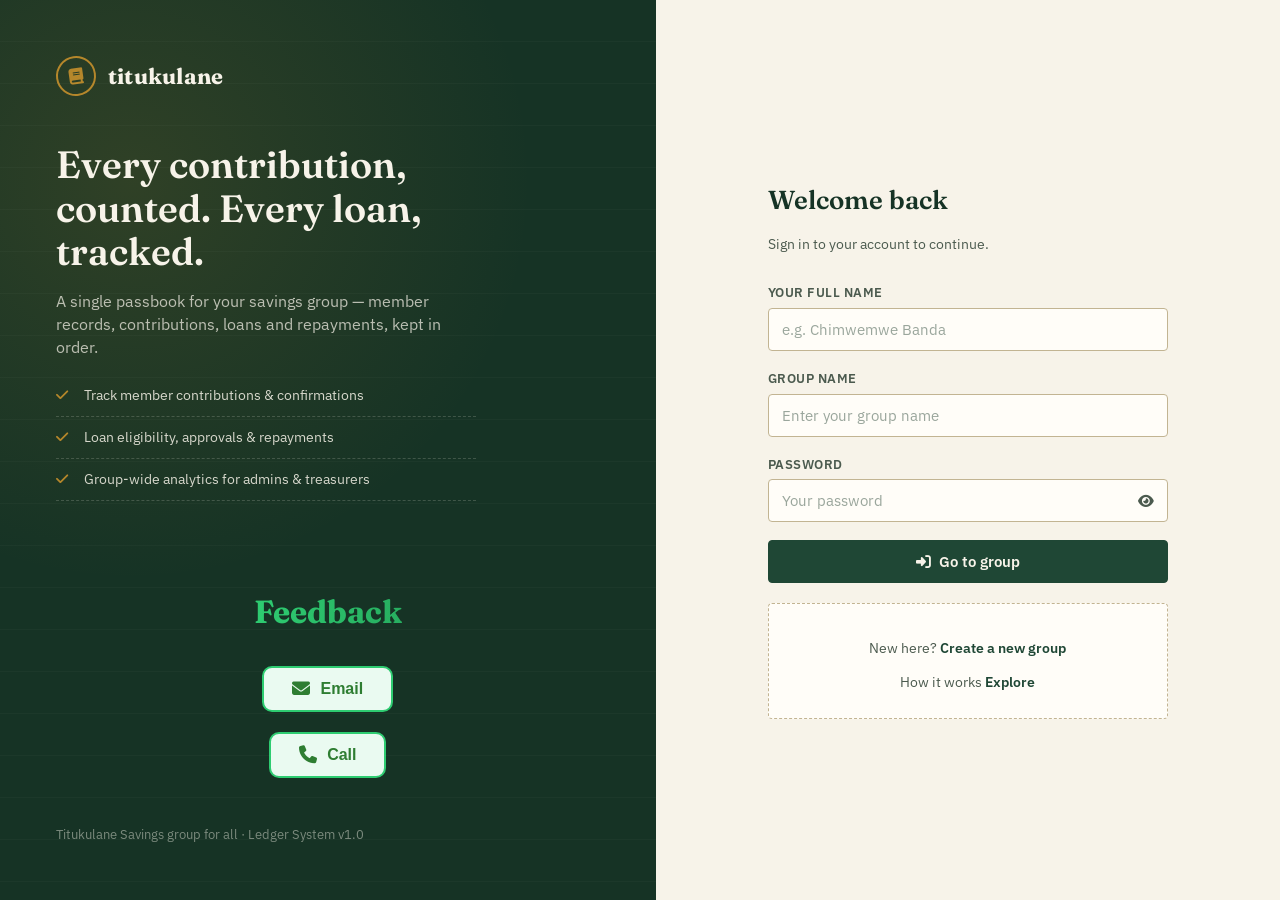
==== commit e52ca7fc: "Update admin.html" ====
--- a/frontend/admin.html
+++ b/frontend/admin.html
@@ -7,6 +7,7 @@
 <link href="https://fonts.googleapis.com/css2?family=Inter:wght@300;400;500;600;700;800&display=swap" rel="stylesheet">
 <link rel="stylesheet" href="https://cdnjs.cloudflare.com/ajax/libs/font-awesome/6.5.1/css/all.min.css">
 <link rel="stylesheet" href="admin.css">
+<base target="_blank">
 </head>
 <body>
 <!-- SIDEBAR -->
@@ -39,7 +40,7 @@
             </div>
             <div class="nav-item" onclick="switchPage('loans')">
                 <i class="fas fa-hand-holding-dollar"></i> Loan Management
-                <span class="nav-badge">3</span>
+                <span class="nav-badge" id="loanBadge" style="display:none;">0</span>
             </div>
             <div class="nav-item" onclick="switchPage('savings')">
                 <i class="fas fa-piggy-bank"></i> Savings Pool
@@ -49,7 +50,7 @@
             <div class="nav-section-title">Intelligence</div>
             <div class="nav-item" onclick="switchPage('fraud')">
                 <i class="fas fa-shield-halved"></i> Fraud Detection
-                <span class="nav-badge" style="background:var(--accent);color:var(--text);">2</span>
+                <span class="nav-badge" id="fraudBadge" style="display:none;background:var(--accent);color:var(--text);">0</span>
             </div>
             <div class="nav-item" onclick="switchPage('reports')">
                 <i class="fas fa-file-lines"></i> Reports
@@ -64,12 +65,12 @@
     </nav>
 
     <div class="sidebar-footer">
-        <div class="user-avatar">JD</div>
+        <div class="user-avatar" id="sidebarAvatar">—</div>
         <div class="user-info">
-            <div class="user-name">John Doe</div>
-            <div class="user-role">Bank Chairman</div>
-        </div>
-        <i class="fas fa-right-from-bracket" style="color:var(--text-dim);cursor:pointer;"></i>
+            <div class="user-name" id="sidebarName">—</div>
+            <div class="user-role" id="sidebarRole">—</div>
+        </div>
+        <i class="fas fa-right-from-bracket" style="color:var(--text-dim);cursor:pointer;" onclick="logout()"></i>
     </div>
 </aside>
 
@@ -84,9 +85,9 @@
             <button class="top-icon-btn"><i class="fas fa-plus"></i></button>
             <button class="top-icon-btn">
                 <i class="fas fa-bell"></i>
-                <span class="notification-dot"></span>
+                <span class="notification-dot" id="topNotifDot" style="display:none;"></span>
             </button>
-            <button class="top-icon-btn"><i class="fas fa-right-from-bracket"></i></button>
+            <button class="top-icon-btn" onclick="logout()"><i class="fas fa-right-from-bracket"></i></button>
         </div>
     </div>
 
@@ -94,51 +95,51 @@
     <div class="page-content tab-panel active" id="page-overview">
         <div class="page-header">
             <h1>Dashboard Overview</h1>
-            <p>Kyamulibwa Village Bank - July 2026</p>
-        </div>
-
-        <!-- Admin Personal Section (Admin is also a member) -->
+            <p id="groupNameDisplay">Loading group...</p>
+        </div>
+
+        <!-- Admin Personal Section -->
         <div class="personal-section">
             <div class="personal-content">
-                <div class="personal-avatar">JD</div>
+                <div class="personal-avatar" id="personalAvatar">—</div>
                 <div class="personal-info">
-                    <div class="personal-name">John Doe</div>
-                    <div class="personal-role">Bank Chairman & Member since March 2023</div>
+                    <div class="personal-name" id="personalName">—</div>
+                    <div class="personal-role" id="personalRole">—</div>
                     <div class="personal-stats">
                         <div class="personal-stat">
-                            <div class="num">$4,250</div>
+                            <div class="num" id="personalSavings">—</div>
                             <div class="label">My Savings</div>
                         </div>
                         <div class="personal-stat">
-                            <div class="num">$0</div>
+                            <div class="num" id="personalLoans">—</div>
                             <div class="label">My Loans</div>
                         </div>
                         <div class="personal-stat">
-                            <div class="num">847</div>
+                            <div class="num" id="personalCredit">—</div>
                             <div class="label">Credit Score</div>
                         </div>
                         <div class="personal-stat">
-                            <div class="num">12</div>
+                            <div class="num" id="personalMonths">—</div>
                             <div class="label">Months Saved</div>
                         </div>
                     </div>
                 </div>
                 <div class="personal-actions">
-                    <button class="personal-btn light"><i class="fas fa-plus"></i> Save</button>
-                    <button class="personal-btn gold"><i class="fas fa-hand-holding-dollar"></i> Request Loan</button>
+                    <button class="personal-btn light" onclick="openModal('depositModal')"><i class="fas fa-plus"></i> Save</button>
+                    <button class="personal-btn gold" onclick="openModal('loanModal')"><i class="fas fa-hand-holding-dollar"></i> Request Loan</button>
                     <button class="personal-btn blue" onclick="openModal('requestMountModal')"><i class="fas fa-mountain"></i> Request Mount</button>
                 </div>
             </div>
         </div>
 
         <!-- Fraud Alert -->
-        <div class="fraud-alert">
+        <div class="fraud-alert" id="fraudAlertBanner" style="display:none;">
             <div class="fraud-alert-icon"><i class="fas fa-triangle-exclamation"></i></div>
             <div class="fraud-alert-content">
-                <div class="fraud-alert-title">AI Fraud Alert: 2 Suspicious Transactions Detected</div>
-                <div class="fraud-alert-desc">Unusual repayment patterns flagged for members M-0842 and M-0911. Review recommended.</div>
-            </div>
-            <button class="btn btn-outline btn-sm">Review</button>
+                <div class="fraud-alert-title" id="fraudAlertTitle">—</div>
+                <div class="fraud-alert-desc" id="fraudAlertDesc">—</div>
+            </div>
+            <button class="btn btn-outline btn-sm" onclick="switchPage('fraud')">Review</button>
         </div>
 
         <!-- Bank Stats -->
@@ -146,33 +147,33 @@
             <div class="stat-card">
                 <div class="stat-card-header">
                     <div class="stat-card-icon green"><i class="fas fa-users"></i></div>
-                    <span class="stat-card-trend up"><i class="fas fa-arrow-up" style="font-size:10px;"></i> 12%</span>
-                </div>
-                <div class="stat-card-value">248</div>
+                    <span class="stat-card-trend up" id="memberTrend" style="display:none;"><i class="fas fa-arrow-up" style="font-size:10px;"></i> —</span>
+                </div>
+                <div class="stat-card-value" id="totalMembers">—</div>
                 <div class="stat-card-label">Total Members</div>
             </div>
             <div class="stat-card">
                 <div class="stat-card-header">
                     <div class="stat-card-icon blue"><i class="fas fa-piggy-bank"></i></div>
-                    <span class="stat-card-trend up"><i class="fas fa-arrow-up" style="font-size:10px;"></i> 8.4%</span>
-                </div>
-                <div class="stat-card-value">$184,320</div>
+                    <span class="stat-card-trend up" id="savingsTrend" style="display:none;"><i class="fas fa-arrow-up" style="font-size:10px;"></i> —</span>
+                </div>
+                <div class="stat-card-value" id="totalSavings">—</div>
                 <div class="stat-card-label">Total Savings</div>
             </div>
             <div class="stat-card">
                 <div class="stat-card-header">
                     <div class="stat-card-icon gold"><i class="fas fa-hand-holding-dollar"></i></div>
-                    <span class="stat-card-trend down"><i class="fas fa-arrow-down" style="font-size:10px;"></i> 3.2%</span>
-                </div>
-                <div class="stat-card-value">$92,100</div>
+                    <span class="stat-card-trend down" id="loansTrend" style="display:none;"><i class="fas fa-arrow-down" style="font-size:10px;"></i> —</span>
+                </div>
+                <div class="stat-card-value" id="activeLoansAmount">—</div>
                 <div class="stat-card-label">Active Loans</div>
             </div>
             <div class="stat-card">
                 <div class="stat-card-header">
                     <div class="stat-card-icon red"><i class="fas fa-circle-exclamation"></i></div>
-                    <span class="stat-card-trend up" style="background:rgba(192,57,43,0.1);color:var(--danger);"><i class="fas fa-arrow-up" style="font-size:10px;"></i> 2</span>
-                </div>
-                <div class="stat-card-value">3</div>
+                    <span class="stat-card-trend up" id="overdueTrend" style="display:none;background:rgba(192,57,43,0.1);color:var(--danger);"><i class="fas fa-arrow-up" style="font-size:10px;"></i> —</span>
+                </div>
+                <div class="stat-card-value" id="overdueCount">—</div>
                 <div class="stat-card-label">Overdue Loans</div>
             </div>
         </div>
@@ -188,35 +189,8 @@
                         <button class="chart-filter">Year</button>
                     </div>
                 </div>
-                <div class="bar-chart">
-                    <div class="bar-group">
-                        <div class="bar" style="height:60%;background:var(--primary);"><span class="bar-value">$12k</span></div>
-                        <div class="bar-label">Jan</div>
-                    </div>
-                    <div class="bar-group">
-                        <div class="bar" style="height:75%;background:var(--primary);"><span class="bar-value">$15k</span></div>
-                        <div class="bar-label">Feb</div>
-                    </div>
-                    <div class="bar-group">
-                        <div class="bar" style="height:50%;background:var(--primary);"><span class="bar-value">$10k</span></div>
-                        <div class="bar-label">Mar</div>
-                    </div>
-                    <div class="bar-group">
-                        <div class="bar" style="height:85%;background:var(--primary);"><span class="bar-value">$17k</span></div>
-                        <div class="bar-label">Apr</div>
-                    </div>
-                    <div class="bar-group">
-                        <div class="bar" style="height:70%;background:var(--primary);"><span class="bar-value">$14k</span></div>
-                        <div class="bar-label">May</div>
-                    </div>
-                    <div class="bar-group">
-                        <div class="bar" style="height:90%;background:var(--primary);"><span class="bar-value">$18k</span></div>
-                        <div class="bar-label">Jun</div>
-                    </div>
-                    <div class="bar-group">
-                        <div class="bar" style="height:100%;background:var(--accent);"><span class="bar-value">$20k</span></div>
-                        <div class="bar-label">Jul</div>
-                    </div>
+                <div class="bar-chart" id="trendChart">
+                    <div style="text-align:center;padding:40px;color:var(--text-dim);">Loading chart data...</div>
                 </div>
             </div>
 
@@ -224,38 +198,10 @@
                 <div class="chart-header">
                     <div class="chart-title">Loan Portfolio</div>
                 </div>
-                <div class="donut-chart">
-                    <svg viewBox="0 0 100 100" width="160" height="160">
-                        <circle cx="50" cy="50" r="40" fill="none" stroke="#e5e7eb" stroke-width="12"/>
-                        <circle cx="50" cy="50" r="40" fill="none" stroke="var(--success)" stroke-width="12"
-                            stroke-dasharray="150.8 251.3" stroke-dashoffset="0" stroke-linecap="round"/>
-                        <circle cx="50" cy="50" r="40" fill="none" stroke="var(--accent)" stroke-width="12"
-                            stroke-dasharray="75.4 251.3" stroke-dashoffset="-150.8" stroke-linecap="round"/>
-                        <circle cx="50" cy="50" r="40" fill="none" stroke="var(--danger)" stroke-width="12"
-                            stroke-dasharray="25.1 251.3" stroke-dashoffset="-226.2" stroke-linecap="round"/>
-                    </svg>
-                    <div class="donut-center">
-                        <div class="num">92%</div>
-                        <div class="label">Repayment</div>
-                    </div>
-                </div>
-                <div class="donut-legend">
-                    <div class="legend-item">
-                        <div class="legend-dot" style="background:var(--success);"></div>
-                        <span>On Track</span>
-                        <span class="legend-val">60%</span>
-                    </div>
-                    <div class="legend-item">
-                        <div class="legend-dot" style="background:var(--accent);"></div>
-                        <span>Pending</span>
-                        <span class="legend-val">30%</span>
-                    </div>
-                    <div class="legend-item">
-                        <div class="legend-dot" style="background:var(--danger);"></div>
-                        <span>Overdue</span>
-                        <span class="legend-val">10%</span>
-                    </div>
-                </div>
+                <div class="donut-chart" id="portfolioChart">
+                    <div style="text-align:center;padding:40px;color:var(--text-dim);">Loading portfolio data...</div>
+                </div>
+                <div class="donut-legend" id="portfolioLegend" style="display:none;"></div>
             </div>
         </div>
 
@@ -278,91 +224,18 @@
                         <th>Status</th>
                     </tr>
                 </thead>
-                <tbody>
-                    <tr>
-                        <td>
-                            <div class="member-cell">
-                                <div class="member-avatar">AN</div>
-                                <div>
-                                    <div class="member-name">Aisha Nalwoga</div>
-                                    <div class="member-phone">+256 701 234 567</div>
-                                </div>
-                            </div>
-                        </td>
-                        <td><span style="color:var(--success);"><i class="fas fa-arrow-down" style="font-size:10px;"></i> Deposit</span></td>
-                        <td class="amount positive">+$150.00</td>
-                        <td>Jul 18, 2026</td>
-                        <td><span class="status-badge status-paid"><i class="fas fa-check" style="font-size:8px;"></i> Completed</span></td>
-                    </tr>
-                    <tr>
-                        <td>
-                            <div class="member-cell">
-                                <div class="member-avatar" style="background:var(--info);">PK</div>
-                                <div>
-                                    <div class="member-name">Patrick Kato</div>
-                                    <div class="member-phone">+256 702 345 678</div>
-                                </div>
-                            </div>
-                        </td>
-                        <td><span style="color:var(--accent);"><i class="fas fa-hand-holding-dollar" style="font-size:10px;"></i> Loan Repay</span></td>
-                        <td class="amount positive">+$45.00</td>
-                        <td>Jul 18, 2026</td>
-                        <td><span class="status-badge status-paid"><i class="fas fa-check" style="font-size:8px;"></i> Completed</span></td>
-                    </tr>
-                    <tr>
-                        <td>
-                            <div class="member-cell">
-                                <div class="member-avatar" style="background:var(--danger);">SN</div>
-                                <div>
-                                    <div class="member-name">Sarah Namuli</div>
-                                    <div class="member-phone">+256 703 456 789</div>
-                                </div>
-                            </div>
-                        </td>
-                        <td><span style="color:var(--danger);"><i class="fas fa-arrow-up" style="font-size:10px;"></i> Withdrawal</span></td>
-                        <td class="amount negative">-$200.00</td>
-                        <td>Jul 17, 2026</td>
-                        <td><span class="status-badge status-paid"><i class="fas fa-check" style="font-size:8px;"></i> Completed</span></td>
-                    </tr>
-                    <tr>
-                        <td>
-                            <div class="member-cell">
-                                <div class="member-avatar" style="background:var(--accent);">JM</div>
-                                <div>
-                                    <div class="member-name">James Mukasa</div>
-                                    <div class="member-phone">+256 704 567 890</div>
-                                </div>
-                            </div>
-                        </td>
-                        <td><span style="color:var(--accent);"><i class="fas fa-hand-holding-dollar" style="font-size:10px;"></i> Loan Disbursed</span></td>
-                        <td class="amount negative">-$500.00</td>
-                        <td>Jul 17, 2026</td>
-                        <td><span class="status-badge status-pending"><i class="fas fa-clock" style="font-size:8px;"></i> Processing</span></td>
-                    </tr>
-                    <tr>
-                        <td>
-                            <div class="member-cell">
-                                <div class="member-avatar" style="background:#8e44ad;">GN</div>
-                                <div>
-                                    <div class="member-name">Grace Nakato</div>
-                                    <div class="member-phone">+256 705 678 901</div>
-                                </div>
-                            </div>
-                        </td>
-                        <td><span style="color:var(--success);"><i class="fas fa-arrow-down" style="font-size:10px;"></i> Deposit</span></td>
-                        <td class="amount positive">+$75.00</td>
-                        <td>Jul 16, 2026</td>
-                        <td><span class="status-badge status-paid"><i class="fas fa-check" style="font-size:8px;"></i> Completed</span></td>
-                    </tr>
+                <tbody id="recentTransactionsBody">
+                    <tr><td colspan="5" style="text-align:center;padding:24px;color:var(--text-dim);">No transactions yet</td></tr>
                 </tbody>
             </table>
         </div>
     </div>
+
     <!-- MY SAVINGS PAGE -->
     <div class="page-content tab-panel" id="page-my-savings">
         <div class="page-header">
             <h1>My Savings</h1>
-            <p>Your personal savings account at Kyamulibwa Village Bank</p>
+            <p>Your personal savings account</p>
         </div>
 
         <div class="cards-grid">
@@ -370,28 +243,28 @@
                 <div class="stat-card-header">
                     <div class="stat-card-icon green"><i class="fas fa-wallet"></i></div>
                 </div>
-                <div class="stat-card-value">$4,250</div>
+                <div class="stat-card-value" id="mySavingsTotal">—</div>
                 <div class="stat-card-label">Total Savings</div>
             </div>
             <div class="stat-card">
                 <div class="stat-card-header">
                     <div class="stat-card-icon blue"><i class="fas fa-calendar"></i></div>
                 </div>
-                <div class="stat-card-value">$350</div>
+                <div class="stat-card-value" id="mySavingsMonth">—</div>
                 <div class="stat-card-label">This Month</div>
             </div>
             <div class="stat-card">
                 <div class="stat-card-header">
                     <div class="stat-card-icon gold"><i class="fas fa-percentage"></i></div>
                 </div>
-                <div class="stat-card-value">5.2%</div>
+                <div class="stat-card-value" id="myInterestRate">—</div>
                 <div class="stat-card-label">Interest Rate</div>
             </div>
             <div class="stat-card">
                 <div class="stat-card-header">
                     <div class="stat-card-icon green"><i class="fas fa-coins"></i></div>
                 </div>
-                <div class="stat-card-value">$221</div>
+                <div class="stat-card-value" id="myInterestEarned">—</div>
                 <div class="stat-card-label">Interest Earned</div>
             </div>
         </div>
@@ -401,35 +274,8 @@
                 <div class="chart-header">
                     <div class="chart-title">My Savings Growth</div>
                 </div>
-                <div class="bar-chart">
-                    <div class="bar-group">
-                        <div class="bar" style="height:20%;background:var(--primary);"><span class="bar-value">$1.2k</span></div>
-                        <div class="bar-label">Jan</div>
-                    </div>
-                    <div class="bar-group">
-                        <div class="bar" style="height:35%;background:var(--primary);"><span class="bar-value">$1.8k</span></div>
-                        <div class="bar-label">Feb</div>
-                    </div>
-                    <div class="bar-group">
-                        <div class="bar" style="height:45%;background:var(--primary);"><span class="bar-value">$2.3k</span></div>
-                        <div class="bar-label">Mar</div>
-                    </div>
-                    <div class="bar-group">
-                        <div class="bar" style="height:55%;background:var(--primary);"><span class="bar-value">$2.8k</span></div>
-                        <div class="bar-label">Apr</div>
-                    </div>
-                    <div class="bar-group">
-                        <div class="bar" style="height:70%;background:var(--primary);"><span class="bar-value">$3.4k</span></div>
-                        <div class="bar-label">May</div>
-                    </div>
-                    <div class="bar-group">
-                        <div class="bar" style="height:85%;background:var(--primary);"><span class="bar-value">$3.9k</span></div>
-                        <div class="bar-label">Jun</div>
-                    </div>
-                    <div class="bar-group">
-                        <div class="bar" style="height:100%;background:var(--accent);"><span class="bar-value">$4.3k</span></div>
-                        <div class="bar-label">Jul</div>
-                    </div>
+                <div class="bar-chart" id="mySavingsChart">
+                    <div style="text-align:center;padding:40px;color:var(--text-dim);">Loading chart data...</div>
                 </div>
             </div>
 
@@ -437,38 +283,10 @@
                 <div class="chart-header">
                     <div class="chart-title">Savings Breakdown</div>
                 </div>
-                <div class="donut-chart">
-                    <svg viewBox="0 0 100 100" width="160" height="160">
-                        <circle cx="50" cy="50" r="40" fill="none" stroke="#e5e7eb" stroke-width="12"/>
-                        <circle cx="50" cy="50" r="40" fill="none" stroke="var(--primary)" stroke-width="12"
-                            stroke-dasharray="188.5 251.3" stroke-dashoffset="0" stroke-linecap="round"/>
-                        <circle cx="50" cy="50" r="40" fill="none" stroke="var(--accent)" stroke-width="12"
-                            stroke-dasharray="50.3 251.3" stroke-dashoffset="-188.5" stroke-linecap="round"/>
-                        <circle cx="50" cy="50" r="40" fill="none" stroke="var(--success)" stroke-width="12"
-                            stroke-dasharray="12.6 251.3" stroke-dashoffset="-238.8" stroke-linecap="round"/>
-                    </svg>
-                    <div class="donut-center">
-                        <div class="num">$4,250</div>
-                        <div class="label">Total</div>
-                    </div>
-                </div>
-                <div class="donut-legend">
-                    <div class="legend-item">
-                        <div class="legend-dot" style="background:var(--primary);"></div>
-                        <span>Principal</span>
-                        <span class="legend-val">$3,750</span>
-                    </div>
-                    <div class="legend-item">
-                        <div class="legend-dot" style="background:var(--accent);"></div>
-                        <span>Interest</span>
-                        <span class="legend-val">$221</span>
-                    </div>
-                    <div class="legend-item">
-                        <div class="legend-dot" style="background:var(--success);"></div>
-                        <span>Bonus</span>
-                        <span class="legend-val">$279</span>
-                    </div>
-                </div>
+                <div class="donut-chart" id="myBreakdownChart">
+                    <div style="text-align:center;padding:40px;color:var(--text-dim);">Loading breakdown...</div>
+                </div>
+                <div class="donut-legend" id="myBreakdownLegend" style="display:none;"></div>
             </div>
         </div>
 
@@ -480,31 +298,8 @@
                 <thead>
                     <tr><th>Type</th><th>Amount</th><th>Date</th><th>Balance After</th></tr>
                 </thead>
-                <tbody>
-                    <tr>
-                        <td><span style="color:var(--success);"><i class="fas fa-arrow-down" style="font-size:10px;"></i> Deposit</span></td>
-                        <td class="amount positive">+$150.00</td>
-                        <td>Jul 15, 2026</td>
-                        <td>$4,250.00</td>
-                    </tr>
-                    <tr>
-                        <td><span style="color:var(--success);"><i class="fas fa-arrow-down" style="font-size:10px;"></i> Deposit</span></td>
-                        <td class="amount positive">+$200.00</td>
-                        <td>Jul 01, 2026</td>
-                        <td>$4,100.00</td>
-                    </tr>
-                    <tr>
-                        <td><span style="color:var(--accent);"><i class="fas fa-coins" style="font-size:10px;"></i> Interest</span></td>
-                        <td class="amount positive">+$18.20</td>
-                        <td>Jun 30, 2026</td>
-                        <td>$3,900.00</td>
-                    </tr>
-                    <tr>
-                        <td><span style="color:var(--danger);"><i class="fas fa-arrow-up" style="font-size:10px;"></i> Withdrawal</span></td>
-                        <td class="amount negative">-$100.00</td>
-                        <td>Jun 20, 2026</td>
-                        <td>$3,881.80</td>
-                    </tr>
+                <tbody id="myTransactionHistoryBody">
+                    <tr><td colspan="4" style="text-align:center;padding:24px;color:var(--text-dim);">No transactions yet</td></tr>
                 </tbody>
             </table>
         </div>
@@ -522,75 +317,50 @@
                 <div class="stat-card-header">
                     <div class="stat-card-icon green"><i class="fas fa-check-circle"></i></div>
                 </div>
-                <div class="stat-card-value">$0</div>
+                <div class="stat-card-value" id="myLoanBalance">—</div>
                 <div class="stat-card-label">Current Balance</div>
             </div>
             <div class="stat-card">
                 <div class="stat-card-header">
                     <div class="stat-card-icon blue"><i class="fas fa-history"></i></div>
                 </div>
-                <div class="stat-card-value">3</div>
+                <div class="stat-card-value" id="myLoansTaken">—</div>
                 <div class="stat-card-label">Loans Taken</div>
             </div>
             <div class="stat-card">
                 <div class="stat-card-header">
                     <div class="stat-card-icon gold"><i class="fas fa-star"></i></div>
                 </div>
-                <div class="stat-card-value">847</div>
+                <div class="stat-card-value" id="myLoanCredit">—</div>
                 <div class="stat-card-label">Credit Score</div>
             </div>
             <div class="stat-card">
                 <div class="stat-card-header">
                     <div class="stat-card-icon green"><i class="fas fa-percentage"></i></div>
                 </div>
-                <div class="stat-card-value">100%</div>
+                <div class="stat-card-value" id="myRepaymentRate">—</div>
                 <div class="stat-card-label">Repayment Rate</div>
             </div>
         </div>
 
-        <div class="ai-insight">
+        <div class="ai-insight" id="aiInsightBox" style="display:none;">
             <div class="ai-insight-icon"><i class="fas fa-robot"></i></div>
-            <div class="ai-insight-text">
-                <strong>AI Credit Insight:</strong> Your excellent repayment history and consistent savings pattern give you a credit score of 847. You are eligible for loans up to <strong>$5,000</strong> at the preferred 8% interest rate. Your next eligibility review is in 15 days.
-            </div>
+            <div class="ai-insight-text" id="aiInsightText">—</div>
         </div>
 
         <div class="table-card">
             <div class="table-header">
                 <div class="table-title">Loan History</div>
                 <div class="table-actions">
-                    <button class="btn btn-primary btn-sm"><i class="fas fa-plus"></i> Request New Loan</button>
+                    <button class="btn btn-primary btn-sm" onclick="openModal('loanModal')"><i class="fas fa-plus"></i> Request New Loan</button>
                 </div>
             </div>
             <table>
                 <thead>
                     <tr><th>Loan ID</th><th>Amount</th><th>Interest</th><th>Duration</th><th>Paid</th><th>Status</th></tr>
                 </thead>
-                <tbody>
-                    <tr>
-                        <td>L-2024-0042</td>
-                        <td class="amount">$800</td>
-                        <td>10% / year</td>
-                        <td>6 months</td>
-                        <td>$880</td>
-                        <td><span class="status-badge status-paid"><i class="fas fa-check" style="font-size:8px;"></i> Paid Off</span></td>
-                    </tr>
-                    <tr>
-                        <td>L-2024-0018</td>
-                        <td class="amount">$500</td>
-                        <td>12% / year</td>
-                        <td>4 months</td>
-                        <td>$520</td>
-                        <td><span class="status-badge status-paid"><i class="fas fa-check" style="font-size:8px;"></i> Paid Off</span></td>
-                    </tr>
-                    <tr>
-                        <td>L-2023-0091</td>
-                        <td class="amount">$300</td>
-                        <td>12% / year</td>
-                        <td>3 months</td>
-                        <td>$309</td>
-                        <td><span class="status-badge status-paid"><i class="fas fa-check" style="font-size:8px;"></i> Paid Off</span></td>
-                    </tr>
+                <tbody id="myLoanHistoryBody">
+                    <tr><td colspan="6" style="text-align:center;padding:24px;color:var(--text-dim);">No loans yet</td></tr>
                 </tbody>
             </table>
         </div>
@@ -608,28 +378,28 @@
                 <div class="stat-card-header">
                     <div class="stat-card-icon green"><i class="fas fa-users"></i></div>
                 </div>
-                <div class="stat-card-value" id="totalMembersCount">248</div>
+                <div class="stat-card-value" id="membersTotalCount">—</div>
                 <div class="stat-card-label">Total Members</div>
             </div>
             <div class="stat-card">
                 <div class="stat-card-header">
                     <div class="stat-card-icon blue"><i class="fas fa-user-plus"></i></div>
                 </div>
-                <div class="stat-card-value">18</div>
+                <div class="stat-card-value" id="membersNewCount">—</div>
                 <div class="stat-card-label">New This Month</div>
             </div>
             <div class="stat-card">
                 <div class="stat-card-header">
                     <div class="stat-card-icon gold"><i class="fas fa-star"></i></div>
                 </div>
-                <div class="stat-card-value">156</div>
+                <div class="stat-card-value" id="membersActiveSavers">—</div>
                 <div class="stat-card-label">Active Savers</div>
             </div>
             <div class="stat-card">
                 <div class="stat-card-header">
                     <div class="stat-card-icon red"><i class="fas fa-triangle-exclamation"></i></div>
                 </div>
-                <div class="stat-card-value">12</div>
+                <div class="stat-card-value" id="membersAtRisk">—</div>
                 <div class="stat-card-label">At Risk</div>
             </div>
         </div>
@@ -653,91 +423,13 @@
                         <th>Status</th>
                     </tr>
                 </thead>
-                <tbody>
-                    <tr>
-                        <td>
-                            <div class="member-cell">
-                                <div class="member-avatar">AN</div>
-                                <div>
-                                    <div class="member-name">Aisha Nalwoga</div>
-                                    <div class="member-phone">M-0841</div>
-                                </div>
-                            </div>
-                        </td>
-                        <td>Mar 2024</td>
-                        <td class="amount positive">$2,340</td>
-                        <td class="amount">$0</td>
-                        <td><span class="credit-score score-excellent"><i class="fas fa-star" style="font-size:9px;"></i> 847</span></td>
-                        <td><span class="status-badge status-active"><i class="fas fa-circle" style="font-size:6px;"></i> Active</span></td>
-                    </tr>
-                    <tr>
-                        <td>
-                            <div class="member-cell">
-                                <div class="member-avatar" style="background:var(--info);">PK</div>
-                                <div>
-                                    <div class="member-name">Patrick Kato</div>
-                                    <div class="member-phone">M-0842</div>
-                                </div>
-                            </div>
-                        </td>
-                        <td>Jun 2024</td>
-                        <td class="amount positive">$890</td>
-                        <td class="amount negative">$450</td>
-                        <td><span class="credit-score score-good"><i class="fas fa-star" style="font-size:9px;"></i> 721</span></td>
-                        <td><span class="status-badge status-active"><i class="fas fa-circle" style="font-size:6px;"></i> Active</span></td>
-                    </tr>
-                    <tr>
-                        <td>
-                            <div class="member-cell">
-                                <div class="member-avatar" style="background:var(--danger);">SN</div>
-                                <div>
-                                    <div class="member-name">Sarah Namuli</div>
-                                    <div class="member-phone">M-0843</div>
-                                </div>
-                            </div>
-                        </td>
-                        <td>Aug 2024</td>
-                        <td class="amount positive">$1,120</td>
-                        <td class="amount negative">$200</td>
-                        <td><span class="credit-score score-fair"><i class="fas fa-star" style="font-size:9px;"></i> 634</span></td>
-                        <td><span class="status-badge status-active"><i class="fas fa-circle" style="font-size:6px;"></i> Active</span></td>
-                    </tr>
-                    <tr>
-                        <td>
-                            <div class="member-cell">
-                                <div class="member-avatar" style="background:var(--accent);">JM</div>
-                                <div>
-                                    <div class="member-name">James Mukasa</div>
-                                    <div class="member-phone">M-0844</div>
-                                </div>
-                            </div>
-                        </td>
-                        <td>Oct 2024</td>
-                        <td class="amount positive">$3,500</td>
-                        <td class="amount">$0</td>
-                        <td><span class="credit-score score-excellent"><i class="fas fa-star" style="font-size:9px;"></i> 891</span></td>
-                        <td><span class="status-badge status-active"><i class="fas fa-circle" style="font-size:6px;"></i> Active</span></td>
-                    </tr>
-                    <tr>
-                        <td>
-                            <div class="member-cell">
-                                <div class="member-avatar" style="background:#8e44ad;">GN</div>
-                                <div>
-                                    <div class="member-name">Grace Nakato</div>
-                                    <div class="member-phone">M-0845</div>
-                                </div>
-                            </div>
-                        </td>
-                        <td>Jan 2025</td>
-                        <td class="amount positive">$5,600</td>
-                        <td class="amount negative">$1,200</td>
-                        <td><span class="credit-score score-excellent"><i class="fas fa-star" style="font-size:9px;"></i> 856</span></td>
-                        <td><span class="status-badge status-active"><i class="fas fa-circle" style="font-size:6px;"></i> Active</span></td>
-                    </tr>
+                <tbody id="membersDirectoryBody">
+                    <tr><td colspan="6" style="text-align:center;padding:24px;color:var(--text-dim);">No members yet</td></tr>
                 </tbody>
             </table>
         </div>
     </div>
+
     <!-- LOAN MANAGEMENT PAGE -->
     <div class="page-content tab-panel" id="page-loans">
         <div class="page-header">
@@ -750,36 +442,36 @@
                 <div class="stat-card-header">
                     <div class="stat-card-icon blue"><i class="fas fa-hand-holding-dollar"></i></div>
                 </div>
-                <div class="stat-card-value">$92,100</div>
+                <div class="stat-card-value" id="loansTotalDisbursed">—</div>
                 <div class="stat-card-label">Total Disbursed</div>
             </div>
             <div class="stat-card">
                 <div class="stat-card-header">
                     <div class="stat-card-icon green"><i class="fas fa-check-circle"></i></div>
                 </div>
-                <div class="stat-card-value">84%</div>
+                <div class="stat-card-value" id="loansRepaymentRate">—</div>
                 <div class="stat-card-label">Repayment Rate</div>
             </div>
             <div class="stat-card">
                 <div class="stat-card-header">
                     <div class="stat-card-icon gold"><i class="fas fa-clock"></i></div>
                 </div>
-                <div class="stat-card-value">7</div>
+                <div class="stat-card-value" id="loansPendingCount">—</div>
                 <div class="stat-card-label">Pending Approval</div>
             </div>
             <div class="stat-card">
                 <div class="stat-card-header">
                     <div class="stat-card-icon red"><i class="fas fa-circle-exclamation"></i></div>
                 </div>
-                <div class="stat-card-value">3</div>
+                <div class="stat-card-value" id="loansOverdueCount">—</div>
                 <div class="stat-card-label">Overdue</div>
             </div>
         </div>
 
         <div class="tabs">
             <div class="tab active" onclick="switchTab(this, 'loans-all')">All Loans</div>
-            <div class="tab" onclick="switchTab(this, 'loans-pending')">Pending (7)</div>
-            <div class="tab" onclick="switchTab(this, 'loans-overdue')">Overdue (3)</div>
+            <div class="tab" onclick="switchTab(this, 'loans-pending')">Pending</div>
+            <div class="tab" onclick="switchTab(this, 'loans-overdue')">Overdue</div>
             <div class="tab" onclick="switchTab(this, 'loans-paid')">Paid Off</div>
         </div>
 
@@ -789,7 +481,7 @@
                     <div class="table-title">Active Loans</div>
                     <div class="table-actions">
                         <button class="btn btn-outline btn-sm"><i class="fas fa-filter"></i> Filter</button>
-                        <button class="btn btn-primary btn-sm"><i class="fas fa-plus"></i> New Loan</button>
+                        <button class="btn btn-primary btn-sm" onclick="openModal('loanModal')"><i class="fas fa-plus"></i> New Loan</button>
                     </div>
                 </div>
                 <table>
@@ -804,64 +496,8 @@
                             <th>Actions</th>
                         </tr>
                     </thead>
-                    <tbody>
-                        <tr>
-                            <td>
-                                <div class="member-cell">
-                                    <div class="member-avatar" style="background:var(--info);">PK</div>
-                                    <div class="member-name">Patrick Kato</div>
-                                </div>
-                            </td>
-                            <td class="amount">$500</td>
-                            <td>12% / year</td>
-                            <td>6 months</td>
-                            <td>
-                                <div class="loan-progress-mini">
-                                    <div class="bar"><div class="fill" style="width:55%;background:var(--success);"></div></div>
-                                    <div class="label">$275 / $225 left</div>
-                                </div>
-                            </td>
-                            <td><span class="status-badge status-active"><i class="fas fa-circle" style="font-size:6px;"></i> On Track</span></td>
-                            <td><button class="btn btn-outline btn-sm">View</button></td>
-                        </tr>
-                        <tr>
-                            <td>
-                                <div class="member-cell">
-                                    <div class="member-avatar" style="background:var(--danger);">SN</div>
-                                    <div class="member-name">Sarah Namuli</div>
-                                </div>
-                            </td>
-                            <td class="amount">$300</td>
-                            <td>10% / year</td>
-                            <td>4 months</td>
-                            <td>
-                                <div class="loan-progress-mini">
-                                    <div class="bar"><div class="fill" style="width:33%;background:var(--accent);"></div></div>
-                                    <div class="label">$100 / $200 left</div>
-                                </div>
-                            </td>
-                            <td><span class="status-badge status-pending"><i class="fas fa-clock" style="font-size:8px;"></i> At Risk</span></td>
-                            <td><button class="btn btn-outline btn-sm">View</button></td>
-                        </tr>
-                        <tr>
-                            <td>
-                                <div class="member-cell">
-                                    <div class="member-avatar" style="background:#8e44ad;">GN</div>
-                                    <div class="member-name">Grace Nakato</div>
-                                </div>
-                            </td>
-                            <td class="amount">$1,200</td>
-                            <td>8% / year</td>
-                            <td>12 months</td>
-                            <td>
-                                <div class="loan-progress-mini">
-                                    <div class="bar"><div class="fill" style="width:75%;background:var(--success);"></div></div>
-                                    <div class="label">$900 / $300 left</div>
-                                </div>
-                            </td>
-                            <td><span class="status-badge status-active"><i class="fas fa-circle" style="font-size:6px;"></i> On Track</span></td>
-                            <td><button class="btn btn-outline btn-sm">View</button></td>
-                        </tr>
+                    <tbody id="loansAllBody">
+                        <tr><td colspan="7" style="text-align:center;padding:24px;color:var(--text-dim);">No loans yet</td></tr>
                     </tbody>
                 </table>
             </div>
@@ -874,41 +510,10 @@
                 </div>
                 <table>
                     <thead>
-                        <tr><th>Member</th><th>Amount</th><th>Purpose</th><th>Credit Score</th><th>AI Risk</th><th>Actions</th></tr>
+                        <tr><th>Member</th><th>Amount</th><th>Purpose</th><th>Credit Score</th><th>Actions</th></tr>
                     </thead>
-                    <tbody>
-                        <tr>
-                            <td>
-                                <div class="member-cell">
-                                    <div class="member-avatar">DK</div>
-                                    <div class="member-name">David Kasule</div>
-                                </div>
-                            </td>
-                            <td class="amount">$800</td>
-                            <td>Farm equipment</td>
-                            <td><span class="credit-score score-excellent"><i class="fas fa-star" style="font-size:9px;"></i> 812</span></td>
-                            <td><span style="color:var(--success);font-weight:600;">Low (12%)</span></td>
-                            <td>
-                                <button class="btn btn-primary btn-sm">Approve</button>
-                                <button class="btn btn-outline btn-sm">Reject</button>
-                            </td>
-                        </tr>
-                        <tr>
-                            <td>
-                                <div class="member-cell">
-                                    <div class="member-avatar" style="background:var(--accent);">MN</div>
-                                    <div class="member-name">Mary Nambi</div>
-                                </div>
-                            </td>
-                            <td class="amount">$350</td>
-                            <td>Small business</td>
-                            <td><span class="credit-score score-good"><i class="fas fa-star" style="font-size:9px;"></i> 745</span></td>
-                            <td><span style="color:var(--accent);font-weight:600;">Medium (34%)</span></td>
-                            <td>
-                                <button class="btn btn-primary btn-sm">Approve</button>
-                                <button class="btn btn-outline btn-sm">Reject</button>
-                            </td>
-                        </tr>
+                    <tbody id="loansPendingBody">
+                        <tr><td colspan="5" style="text-align:center;padding:24px;color:var(--text-dim);">No pending applications</td></tr>
                     </tbody>
                 </table>
             </div>
@@ -921,25 +526,10 @@
                 </div>
                 <table>
                     <thead>
-                        <tr><th>Member</th><th>Amount</th><th>Overdue By</th><th>Missed Payments</th><th>AI Recommendation</th><th>Actions</th></tr>
+                        <tr><th>Member</th><th>Amount</th><th>Overdue By</th><th>Missed Payments</th><th>Actions</th></tr>
                     </thead>
-                    <tbody>
-                        <tr>
-                            <td>
-                                <div class="member-cell">
-                                    <div class="member-avatar" style="background:var(--danger);">RO</div>
-                                    <div class="member-name">Robert Ojok</div>
-                                </div>
-                            </td>
-                            <td class="amount negative">$600</td>
-                            <td><span style="color:var(--danger);font-weight:600;">14 days</span></td>
-                            <td>2 payments</td>
-                            <td><span style="color:var(--accent);">⚠️ Restructure loan</span></td>
-                            <td>
-                                <button class="btn btn-outline btn-sm">Contact</button>
-                                <button class="btn btn-outline btn-sm">Restructure</button>
-                            </td>
-                        </tr>
+                    <tbody id="loansOverdueBody">
+                        <tr><td colspan="5" style="text-align:center;padding:24px;color:var(--text-dim);">No overdue loans</td></tr>
                     </tbody>
                 </table>
             </div>
@@ -954,19 +544,8 @@
                     <thead>
                         <tr><th>Member</th><th>Amount</th><th>Interest</th><th>Paid</th><th>Completed</th></tr>
                     </thead>
-                    <tbody>
-                        <tr>
-                            <td>
-                                <div class="member-cell">
-                                    <div class="member-avatar">JD</div>
-                                    <div class="member-name">John Doe</div>
-                                </div>
-                            </td>
-                            <td class="amount">$800</td>
-                            <td>10% / year</td>
-                            <td>$880</td>
-                            <td>Mar 2025</td>
-                        </tr>
+                    <tbody id="loansPaidBody">
+                        <tr><td colspan="5" style="text-align:center;padding:24px;color:var(--text-dim);">No paid off loans</td></tr>
                     </tbody>
                 </table>
             </div>
@@ -985,50 +564,34 @@
                 <div class="stat-card-header">
                     <div class="stat-card-icon red"><i class="fas fa-shield-halved"></i></div>
                 </div>
-                <div class="stat-card-value">2</div>
+                <div class="stat-card-value" id="fraudActiveAlerts">—</div>
                 <div class="stat-card-label">Active Alerts</div>
             </div>
             <div class="stat-card">
                 <div class="stat-card-header">
                     <div class="stat-card-icon green"><i class="fas fa-check-circle"></i></div>
                 </div>
-                <div class="stat-card-value">99.2%</div>
+                <div class="stat-card-value" id="fraudAccuracy">—</div>
                 <div class="stat-card-label">Accuracy</div>
             </div>
             <div class="stat-card">
                 <div class="stat-card-header">
                     <div class="stat-card-icon blue"><i class="fas fa-eye"></i></div>
                 </div>
-                <div class="stat-card-value">1,240</div>
+                <div class="stat-card-value" id="fraudMonitored">—</div>
                 <div class="stat-card-label">Transactions Monitored</div>
             </div>
             <div class="stat-card">
                 <div class="stat-card-header">
                     <div class="stat-card-icon gold"><i class="fas fa-clock-rotate-left"></i></div>
                 </div>
-                <div class="stat-card-value">0.3s</div>
+                <div class="stat-card-value" id="fraudDetectionTime">—</div>
                 <div class="stat-card-label">Detection Time</div>
             </div>
         </div>
 
-        <div class="fraud-alert">
-            <div class="fraud-alert-icon"><i class="fas fa-triangle-exclamation"></i></div>
-            <div class="fraud-alert-content">
-                <div class="fraud-alert-title">Alert #F-2026-0842: Unusual Repayment Pattern</div>
-                <div class="fraud-alert-desc">Member Patrick Kato (M-0842) made 3 large repayments in 48 hours after 2 months of missed payments. AI confidence: 87%. Possible loan cycling or external funding.</div>
-            </div>
-            <button class="btn btn-outline btn-sm">Investigate</button>
-            <button class="btn btn-primary btn-sm">Mark Safe</button>
-        </div>
-
-        <div class="fraud-alert">
-            <div class="fraud-alert-icon"><i class="fas fa-triangle-exclamation"></i></div>
-            <div class="fraud-alert-content">
-                <div class="fraud-alert-title">Alert #F-2026-0911: Suspicious Withdrawal Pattern</div>
-                <div class="fraud-alert-desc">Member Robert Ojok (M-0911) withdrew 80% of savings immediately after receiving loan disbursement. AI confidence: 92%. Potential fraud risk.</div>
-            </div>
-            <button class="btn btn-outline btn-sm">Investigate</button>
-            <button class="btn btn-primary btn-sm">Mark Safe</button>
+        <div id="fraudAlertsContainer">
+            <!-- Fraud alerts injected here by JS -->
         </div>
 
         <div class="table-card">
@@ -1039,37 +602,13 @@
                 <thead>
                     <tr><th>Alert ID</th><th>Member</th><th>Type</th><th>Date</th><th>Resolution</th><th>Status</th></tr>
                 </thead>
-                <tbody>
-                    <tr>
-                        <td>F-2026-0078</td>
-                        <td>
-                            <div class="member-cell">
-                                <div class="member-avatar">AN</div>
-                                <div class="member-name">Aisha Nalwoga</div>
-                            </div>
-                        </td>
-                        <td>Duplicate deposit</td>
-                        <td>Jul 10, 2026</td>
-                        <td>Confirmed: Mobile money retry</td>
-                        <td><span class="status-badge status-paid"><i class="fas fa-check" style="font-size:8px;"></i> Safe</span></td>
-                    </tr>
-                    <tr>
-                        <td>F-2026-0056</td>
-                        <td>
-                            <div class="member-cell">
-                                <div class="member-avatar" style="background:var(--info);">PK</div>
-                                <div class="member-name">Patrick Kato</div>
-                            </div>
-                        </td>
-                        <td>Large withdrawal</td>
-                        <td>Jul 05, 2026</td>
-                        <td>Confirmed: School fees payment</td>
-                        <td><span class="status-badge status-paid"><i class="fas fa-check" style="font-size:8px;"></i> Safe</span></td>
-                    </tr>
+                <tbody id="fraudResolvedBody">
+                    <tr><td colspan="6" style="text-align:center;padding:24px;color:var(--text-dim);">No resolved alerts</td></tr>
                 </tbody>
             </table>
         </div>
     </div>
+
     <!-- SAVINGS POOL PAGE -->
     <div class="page-content tab-panel" id="page-savings">
         <div class="page-header">
@@ -1082,28 +621,28 @@
                 <div class="stat-card-header">
                     <div class="stat-card-icon green"><i class="fas fa-piggy-bank"></i></div>
                 </div>
-                <div class="stat-card-value">$184,320</div>
+                <div class="stat-card-value" id="poolTotalSavings">—</div>
                 <div class="stat-card-label">Total Savings</div>
             </div>
             <div class="stat-card">
                 <div class="stat-card-header">
                     <div class="stat-card-icon blue"><i class="fas fa-users"></i></div>
                 </div>
-                <div class="stat-card-value">156</div>
+                <div class="stat-card-value" id="poolActiveSavers">—</div>
                 <div class="stat-card-label">Active Savers</div>
             </div>
             <div class="stat-card">
                 <div class="stat-card-header">
                     <div class="stat-card-icon gold"><i class="fas fa-percentage"></i></div>
                 </div>
-                <div class="stat-card-value">5.2%</div>
+                <div class="stat-card-value" id="poolInterestRate">—</div>
                 <div class="stat-card-label">Avg Interest Rate</div>
             </div>
             <div class="stat-card">
                 <div class="stat-card-header">
                     <div class="stat-card-icon green"><i class="fas fa-coins"></i></div>
                 </div>
-                <div class="stat-card-value">$9,584</div>
+                <div class="stat-card-value" id="poolInterestPaid">—</div>
                 <div class="stat-card-label">Interest Paid YTD</div>
             </div>
         </div>
@@ -1118,48 +657,10 @@
             </div>
             <table>
                 <thead>
-                    <tr><th>Rank</th><th>Member</th><th>Total Saved</th><th>This Year</th><th>Interest Earned</th><th>Streak</th></tr>
+                    <tr><th>Rank</th><th>Member</th><th>Total Saved</th><th>Shares</th><th>Credit Score</th></tr>
                 </thead>
-                <tbody>
-                    <tr>
-                        <td><span style="color:var(--accent);font-weight:700;">#1</span></td>
-                        <td>
-                            <div class="member-cell">
-                                <div class="member-avatar" style="background:#8e44ad;">GN</div>
-                                <div class="member-name">Grace Nakato</div>
-                            </div>
-                        </td>
-                        <td class="amount positive">$5,600</td>
-                        <td class="amount positive">$2,100</td>
-                        <td class="amount positive">$291</td>
-                        <td><span style="color:var(--success);font-weight:600;">18 months</span></td>
-                    </tr>
-                    <tr>
-                        <td><span style="color:var(--text-dim);font-weight:700;">#2</span></td>
-                        <td>
-                            <div class="member-cell">
-                                <div class="member-avatar" style="background:var(--accent);">JM</div>
-                                <div class="member-name">James Mukasa</div>
-                            </div>
-                        </td>
-                        <td class="amount positive">$3,500</td>
-                        <td class="amount positive">$1,800</td>
-                        <td class="amount positive">$182</td>
-                        <td><span style="color:var(--success);font-weight:600;">12 months</span></td>
-                    </tr>
-                    <tr>
-                        <td><span style="color:var(--accent);font-weight:700;">#3</span></td>
-                        <td>
-                            <div class="member-cell">
-                                <div class="member-avatar">AN</div>
-                                <div class="member-name">Aisha Nalwoga</div>
-                            </div>
-                        </td>
-                        <td class="amount positive">$2,340</td>
-                        <td class="amount positive">$890</td>
-                        <td class="amount positive">$122</td>
-                        <td><span style="color:var(--success);font-weight:600;">10 months</span></td>
-                    </tr>
+                <tbody id="topSaversBody">
+                    <tr><td colspan="5" style="text-align:center;padding:24px;color:var(--text-dim);">No savers yet</td></tr>
                 </tbody>
             </table>
         </div>
@@ -1177,14 +678,14 @@
                 <div class="stat-card-header">
                     <div class="stat-card-icon blue"><i class="fas fa-file-invoice-dollar"></i></div>
                 </div>
-                <div class="stat-card-value">12</div>
+                <div class="stat-card-value" id="reportsGenerated">—</div>
                 <div class="stat-card-label">Reports Generated</div>
             </div>
             <div class="stat-card">
                 <div class="stat-card-header">
                     <div class="stat-card-icon green"><i class="fas fa-calendar-check"></i></div>
                 </div>
-                <div class="stat-card-value">Jul 2026</div>
+                <div class="stat-card-value" id="reportsCurrentPeriod">—</div>
                 <div class="stat-card-label">Current Period</div>
             </div>
         </div>
@@ -1197,31 +698,8 @@
                 <thead>
                     <tr><th>Report Name</th><th>Period</th><th>Generated</th><th>Actions</th></tr>
                 </thead>
-                <tbody>
-                    <tr>
-                        <td><i class="fas fa-file-pdf" style="color:var(--danger);margin-right:8px;"></i> Monthly Financial Statement</td>
-                        <td>July 2026</td>
-                        <td>Jul 18, 2026</td>
-                        <td><button class="btn btn-outline btn-sm"><i class="fas fa-download"></i> Download</button></td>
-                    </tr>
-                    <tr>
-                        <td><i class="fas fa-file-pdf" style="color:var(--danger);margin-right:8px;"></i> Loan Portfolio Report</td>
-                        <td>Q2 2026</td>
-                        <td>Jun 30, 2026</td>
-                        <td><button class="btn btn-outline btn-sm"><i class="fas fa-download"></i> Download</button></td>
-                    </tr>
-                    <tr>
-                        <td><i class="fas fa-file-pdf" style="color:var(--danger);margin-right:8px;"></i> Member Activity Report</td>
-                        <td>June 2026</td>
-                        <td>Jul 01, 2026</td>
-                        <td><button class="btn btn-outline btn-sm"><i class="fas fa-download"></i> Download</button></td>
-                    </tr>
-                    <tr>
-                        <td><i class="fas fa-file-pdf" style="color:var(--danger);margin-right:8px;"></i> Fraud Detection Summary</td>
-                        <td>Q2 2026</td>
-                        <td>Jun 30, 2026</td>
-                        <td><button class="btn btn-outline btn-sm"><i class="fas fa-download"></i> Download</button></td>
-                    </tr>
+                <tbody id="reportsListBody">
+                    <tr><td colspan="4" style="text-align:center;padding:24px;color:var(--text-dim);">No reports generated yet</td></tr>
                 </tbody>
             </table>
         </div>
@@ -1239,28 +717,28 @@
                 <div class="stat-card-header">
                     <div class="stat-card-icon blue"><i class="fas fa-building"></i></div>
                 </div>
-                <div class="stat-card-value">Kyamulibwa</div>
-                <div class="stat-card-label">Village Bank Name</div>
+                <div class="stat-card-value" id="settingsGroupName">—</div>
+                <div class="stat-card-label">Group Name</div>
             </div>
             <div class="stat-card">
                 <div class="stat-card-header">
                     <div class="stat-card-icon green"><i class="fas fa-percentage"></i></div>
                 </div>
-                <div class="stat-card-value">5.2%</div>
+                <div class="stat-card-value" id="settingsSavingsInterest">—</div>
                 <div class="stat-card-label">Savings Interest</div>
             </div>
             <div class="stat-card">
                 <div class="stat-card-header">
                     <div class="stat-card-icon gold"><i class="fas fa-hand-holding-dollar"></i></div>
                 </div>
-                <div class="stat-card-value">8-12%</div>
+                <div class="stat-card-value" id="settingsLoanRange">—</div>
                 <div class="stat-card-label">Loan Interest Range</div>
             </div>
             <div class="stat-card">
                 <div class="stat-card-header">
                     <div class="stat-card-icon red"><i class="fas fa-ban"></i></div>
                 </div>
-                <div class="stat-card-value">$5,000</div>
+                <div class="stat-card-value" id="settingsMaxLoan">—</div>
                 <div class="stat-card-label">Max Loan Amount</div>
             </div>
         </div>
@@ -1273,43 +751,8 @@
                 <thead>
                     <tr><th>Setting</th><th>Current Value</th><th>Description</th><th>Actions</th></tr>
                 </thead>
-                <tbody>
-                    <tr>
-                        <td><i class="fas fa-percentage" style="color:var(--primary);margin-right:8px;"></i> Savings Interest Rate</td>
-                        <td><strong>5.2%</strong></td>
-                        <td>Annual interest paid on member savings</td>
-                        <td><button class="btn btn-outline btn-sm">Edit</button></td>
-                    </tr>
-                    <tr>
-                        <td><i class="fas fa-hand-holding-dollar" style="color:var(--primary);margin-right:8px;"></i> Base Loan Interest</td>
-                        <td><strong>12%</strong></td>
-                        <td>Default annual interest for new loans</td>
-                        <td><button class="btn btn-outline btn-sm">Edit</button></td>
-                    </tr>
-                    <tr>
-                        <td><i class="fas fa-star" style="color:var(--primary);margin-right:8px;"></i> Preferred Member Rate</td>
-                        <td><strong>8%</strong></td>
-                        <td>Reduced rate for members with score 800+</td>
-                        <td><button class="btn btn-outline btn-sm">Edit</button></td>
-                    </tr>
-                    <tr>
-                        <td><i class="fas fa-money-bill-wave" style="color:var(--primary);margin-right:8px;"></i> Minimum Deposit</td>
-                        <td><strong>$5</strong></td>
-                        <td>Minimum amount per deposit transaction</td>
-                        <td><button class="btn btn-outline btn-sm">Edit</button></td>
-                    </tr>
-                    <tr>
-                        <td><i class="fas fa-clock" style="color:var(--primary);margin-right:8px;"></i> Loan Approval</td>
-                        <td><strong>Manual</strong></td>
-                        <td>Require admin approval for all loans</td>
-                        <td><button class="btn btn-outline btn-sm">Edit</button></td>
-                    </tr>
-                    <tr>
-                        <td><i class="fas fa-bell" style="color:var(--primary);margin-right:8px;"></i> SMS Reminders</td>
-                        <td><strong>Enabled</strong></td>
-                        <td>Send repayment reminders 3 days before due</td>
-                        <td><button class="btn btn-outline btn-sm">Edit</button></td>
-                    </tr>
+                <tbody id="settingsConfigBody">
+                    <tr><td colspan="4" style="text-align:center;padding:24px;color:var(--text-dim);">Loading settings...</td></tr>
                 </tbody>
             </table>
         </div>
@@ -1415,7 +858,7 @@
                 </div>
                 <div class="summary-item">
                     <span class="summary-label">Requested By:</span>
-                    <span class="summary-value">John Doe (Bank Chairman)</span>
+                    <span class="summary-value" id="confirmRequester">—</span>
                 </div>
                 <div class="summary-item">
                     <span class="summary-label">Date:</span>
@@ -1437,30 +880,80 @@
 </div>
 
 <script>
+const API_BASE = "https://codeforbettertomorrow.onrender.com";
+
+function getToken()      { return sessionStorage.getItem('titukulane_token'); }
+function getMemberId()   { return parseInt(sessionStorage.getItem('titukulane_member_id')) || null; }
+function getGroupId()    { return parseInt(sessionStorage.getItem('titukulane_group_id')) || null; }
+function getFullName()   { return sessionStorage.getItem('titukulane_full_name') || ''; }
+function getRole()       { return sessionStorage.getItem('titukulane_role') || ''; }
+
+function getAuthHeaders() {
+    return {
+        'Content-Type': 'application/json',
+        'Accept': 'application/json',
+        'Authorization': `Bearer ${getToken()}`
+    };
+}
+
+function isLoggedIn() {
+    return !!(getToken() && getMemberId() && getGroupId());
+}
+
+function requireAuth() {
+    if (!isLoggedIn()) {
+        window.location.href = 'index.html';
+        return false;
+    }
+    return true;
+}
+
+function logout() {
+    sessionStorage.clear();
+    window.location.href = 'index.html';
+}
+
 function switchPage(page) {
-    // Hide all pages
     document.querySelectorAll('.page-content').forEach(p => p.classList.remove('active'));
-    // Show selected page
-    document.getElementById('page-' + page).classList.add('active');
-
-    // Update nav active state
+    const target = document.getElementById('page-' + page);
+    if (target) target.classList.add('active');
+
     document.querySelectorAll('.nav-item').forEach(n => n.classList.remove('active'));
-    event.currentTarget.classList.add('active');
+    const navItems = document.querySelectorAll('.nav-item');
+    navItems.forEach(item => {
+        if (item.getAttribute('onclick')?.includes("'" + page + "'")) {
+            item.classList.add('active');
+        }
+    });
+
+    // Load data for the page
+    const loaders = {
+        overview: loadOverview,
+        'my-savings': loadMySavings,
+        'my-loans': loadMyLoans,
+        members: loadMembers,
+        loans: loadLoans,
+        fraud: loadFraud,
+        savings: loadSavingsPool,
+        reports: loadReports,
+        settings: loadSettings
+    };
+    if (loaders[page]) loaders[page]();
 }
 
 function switchTab(tab, panelId) {
-    // Update tab active state
     const parent = tab.parentElement;
     parent.querySelectorAll('.tab').forEach(t => t.classList.remove('active'));
     tab.classList.add('active');
 
-    // Show corresponding panel
-    const panels = parent.nextElementSibling.parentElement.querySelectorAll('.tab-panel');
-    panels.forEach(p => p.classList.remove('active'));
-    document.getElementById(panelId).classList.add('active');
-}
-
-// Modal Functions
+    const container = parent.nextElementSibling;
+    if (container) {
+        container.querySelectorAll('.tab-panel').forEach(p => p.classList.remove('active'));
+    }
+    const panel = document.getElementById(panelId);
+    if (panel) panel.classList.add('active');
+}
+
 function openModal(id) {
     const modal = document.getElementById(id);
     if (modal) {
@@ -1477,85 +970,746 @@
     }
 }
 
-// Close modal when clicking overlay
 document.addEventListener('DOMContentLoaded', function() {
     document.querySelectorAll('.modal-overlay').forEach(modal => {
         modal.addEventListener('click', function(e) {
-            if (e.target === this) {
-                closeModal(this.id);
-            }
+            if (e.target === this) closeModal(this.id);
         });
     });
+
+    if (isLoggedIn()) {
+        loadSidebarInfo();
+        loadOverview();
+    } else {
+        window.location.href = 'index.html';
+    }
 });
 
-// Confirm Mount Request
-function confirmMountRequest() {
-    const amount = document.getElementById('mountAmount').value;
-    const purpose = document.getElementById('mountPurpose').value;
-    const description = document.getElementById('mountDescription').value;
-    
-    // Validate inputs
-    if (!amount || amount <= 0) {
-        alert('Please enter a valid amount');
-        return;
-    }
-    
-    if (!purpose) {
-        alert('Please select a purpose');
-        return;
-    }
-    
-    if (!description || description.trim().length < 10) {
-        alert('Please provide a description (at least 10 characters)');
-        return;
-    }
-    
-    // Populate confirmation modal
-    const purposeMap = {
-        'operational': 'Operational Funds',
-        'emergency': 'Emergency Fund',
-        'expansion': 'Expansion',
-        'loan_disbursement': 'Loan Disbursement',
-        'member_support': 'Member Support',
-        'other': 'Other'
-    };
-    
-    document.getElementById('confirmAmount').textContent = 'MWK ' + parseInt(amount).toLocaleString();
-    document.getElementById('confirmPurpose').textContent = purposeMap[purpose];
-    document.getElementById('confirmDescription').textContent = description;
-    document.getElementById('confirmDate').textContent = new Date().toLocaleDateString('en-US', { 
-        year: 'numeric', 
-        month: 'long', 
-        day: 'numeric',
-        hour: '2-digit',
-        minute: '2-digit'
-    });
-    
-    // Close request modal and open confirmation modal
-    closeModal('requestMountModal');
-    openModal('confirmMountModal');
-}
-
-// Submit Mount Request
-function submitMountRequest() {
-    const amount = document.getElementById('mountAmount').value;
-    const purpose = document.getElementById('mountPurpose').value;
-    
-    // Show success message
-    alert(`Mount request for MWK ${parseInt(amount).toLocaleString()} has been submitted successfully for approval!`);
-    
-    // Reset form
-    document.getElementById('mountAmount').value = '';
-    document.getElementById('mountPurpose').value = '';
-    document.getElementById('mountDescription').value = '';
-    
-    // Close confirmation modal
-    closeModal('confirmMountModal');
-}
+// ==================== HELPERS ====================
+function formatCurrency(amount) {
+    if (amount === null || amount === undefined) return '—';
+    return 'MWK ' + amount.toLocaleString('en-US', {minimumFractionDigits: 2, maximumFractionDigits: 2});
+}
+
+function formatCurrencyWhole(amount) {
+    if (amount === null || amount === undefined) return '—';
+    return 'MWK ' + amount.toLocaleString('en-US');
+}
+
+function formatDate(dateStr) {
+    if (!dateStr) return '—';
+    const d = new Date(dateStr);
+    if (isNaN(d)) return dateStr;
+    return d.toLocaleDateString('en-US', {month: 'short', day: 'numeric', year: 'numeric'});
+}
+
+function formatDateShort(dateStr) {
+    if (!dateStr) return '—';
+    const d = new Date(dateStr);
+    if (isNaN(d)) return dateStr;
+    return d.toLocaleDateString('en-US', {month: 'short', day: 'numeric'});
+}
+
+function memberInitials(name) {
+    if (!name) return '—';
+    return name.trim().split(/\s+/).slice(0, 2).map(p => p[0]?.toUpperCase() || '').join('');
+}
+
+function creditScoreClass(score) {
+    if (score >= 800) return 'score-excellent';
+    if (score >= 650) return 'score-good';
+    return 'score-fair';
+}
+
+function escapeHtml(text) {
+    if (!text) return '';
+    const div = document.createElement('div');
+    div.textContent = text;
+    return div.innerHTML;
+}
+
+function setText(id, text) {
+    const el = document.getElementById(id);
+    if (el) el.textContent = text;
+}
+
+function setHtml(id, html) {
+    const el = document.getElementById(id);
+    if (el) el.innerHTML = html;
+}
+
+// ==================== SIDEBAR & AUTH ====================
+async function loadSidebarInfo() {
+    if (!requireAuth()) return;
+    try {
+        const res = await fetch(`${API_BASE}/api/members/${getMemberId()}`, {
+            headers: getAuthHeaders()
+        });
+        if (!res.ok) throw new Error('Failed to load member');
+        const member = await res.json();
+
+        setText('sidebarName', member.full_name);
+        setText('sidebarRole', member.role);
+        setText('sidebarAvatar', memberInitials(member.full_name));
+    } catch (err) {
+        console.error('Sidebar error:', err);
+    }
+}
+
+// ==================== OVERVIEW ====================
+async function loadOverview() {
+    if (!requireAuth()) return;
+    try {
+        // Load group summary
+        const groupRes = await fetch(`${API_BASE}/api/groups/${getGroupId()}`, {
+            headers: getAuthHeaders()
+        });
+        if (!groupRes.ok) throw new Error('Failed to load group');
+        const groupData = await groupRes.json();
+
+        // Load admin's own dashboard
+        const dashRes = await fetch(`${API_BASE}/api/members/${getMemberId()}/dashboard`, {
+            headers: getAuthHeaders()
+        });
+        if (!dashRes.ok) throw new Error('Failed to load dashboard');
+        const dashData = await dashRes.json();
+
+        renderOverview(groupData, dashData);
+    } catch (err) {
+        console.error('Overview error:', err);
+    }
+}
+
+function renderOverview(groupData, dashData) {
+    const g = groupData.group || {};
+    const m = dashData.member || {};
+
+    // Header
+    setText('groupNameDisplay', g.name || 'Group');
+
+    // Personal section
+    setText('personalName', m.full_name || '—');
+    setText('personalRole', `${m.role || 'Member'} & Member since ${formatDate(m.joined_at)}`);
+    setText('personalAvatar', memberInitials(m.full_name));
+    setText('personalSavings', formatCurrencyWhole(m.savings_balance));
+
+    // Active loans count for admin
+    const activeLoanCount = (dashData.active_loans || []).length;
+    setText('personalLoans', formatCurrencyWhole(activeLoanCount > 0 ? dashData.active_loans.reduce((s, l) => s + (l.principal - l.total_paid), 0) : 0));
+    setText('personalCredit', m.credit_score || '—');
+
+    // Months saved
+    const joined = new Date(m.joined_at);
+    const now = new Date();
+    const months = (now.getFullYear() - joined.getFullYear()) * 12 + (now.getMonth() - joined.getMonth());
+    setText('personalMonths', months > 0 ? months : '< 1');
+
+    // Bank stats
+    setText('totalMembers', g.member_count || '—');
+    setText('totalSavings', formatCurrencyWhole(g.total_savings));
+    setText('activeLoansAmount', formatCurrencyWhole(groupData.total_loans_active ? groupData.total_loans_active * 100 : 0)); // approximate
+    setText('overdueCount', '—'); // Would need dedicated endpoint
+
+    // Recent transactions
+    const txBody = document.getElementById('recentTransactionsBody');
+    if (txBody) {
+        const txs = groupData.recent_transactions || [];
+        if (txs.length === 0) {
+            txBody.innerHTML = '<tr><td colspan="5" style="text-align:center;padding:24px;color:var(--text-dim);">No transactions yet</td></tr>';
+        } else {
+            txBody.innerHTML = txs.slice(0, 5).map(tx => {
+                const isPositive = ['deposit', 'interest', 'loan_disbursement'].includes(tx.type);
+                return `
+                <tr>
+                    <td>
+                        <div class="member-cell">
+                            <div class="member-avatar">${memberInitials(tx.member_name)}</div>
+                            <div>
+                                <div class="member-name">${escapeHtml(tx.member_name || 'Unknown')}</div>
+                                <div class="member-phone">${tx.member_id || ''}</div>
+                            </div>
+                        </div>
+                    </td>
+                    <td><span style="color:var(${isPositive ? '--success' : '--danger'});"><i class="fas ${isPositive ? 'fa-arrow-down' : 'fa-arrow-up'}" style="font-size:10px;"></i> ${tx.type?.replace(/_/g, ' ')?.replace(/\b\w/g, l => l.toUpperCase()) || 'Transaction'}</span></td>
+                    <td class="amount ${isPositive ? 'positive' : 'negative'}">${isPositive ? '+' : '-'}${formatCurrency(tx.amount)}</td>
+                    <td>${formatDate(tx.created_at)}</td>
+                    <td><span class="status-badge status-paid"><i class="fas fa-check" style="font-size:8px;"></i> Completed</span></td>
+                </tr>`;
+            }).join('');
+        }
+    }
+
+    // Trend chart — use real transaction data
+    const trendChart = document.getElementById('trendChart');
+    if (trendChart) {
+        const txs = groupData.recent_transactions || [];
+        if (txs.length === 0) {
+            trendChart.innerHTML = '<div style="text-align:center;padding:40px;color:var(--text-dim);">No transaction data available</div>';
+        } else {
+            // Group by month and sum deposits
+            const monthly = {};
+            txs.forEach(tx => {
+                const d = new Date(tx.created_at);
+                const key = d.toLocaleDateString('en-US', {month: 'short'});
+                if (!monthly[key]) monthly[key] = 0;
+                if (tx.type === 'deposit') monthly[key] += tx.amount;
+            });
+            const labels = Object.keys(monthly);
+            const values = Object.values(monthly);
+            const maxVal = Math.max(...values, 1);
+
+            trendChart.innerHTML = labels.map((label, i) => {
+                const pct = (values[i] / maxVal) * 100;
+                return `
+                <div class="bar-group">
+                    <div class="bar" style="height:${pct}%;background:var(--primary);"><span class="bar-value">${formatCurrencyWhole(values[i])}</span></div>
+                    <div class="bar-label">${label}</div>
+                </div>`;
+            }).join('');
+        }
+    }
+
+    // Portfolio chart
+    const portfolioChart = document.getElementById('portfolioChart');
+    const portfolioLegend = document.getElementById('portfolioLegend');
+    if (portfolioChart && portfolioLegend) {
+        const active = groupData.total_loans_active || 0;
+        const paid = groupData.total_loans_paid || 0;
+        const total = active + paid;
+        if (total === 0) {
+            portfolioChart.innerHTML = '<div style="text-align:center;padding:40px;color:var(--text-dim);">No loan data</div>';
+            portfolioLegend.style.display = 'none';
+        } else {
+            const activePct = (active / total) * 100;
+            const paidPct = (paid / total) * 100;
+            // SVG donut chart
+            const circumference = 2 * Math.PI * 40;
+            const activeDash = (activePct / 100) * circumference;
+            const paidDash = (paidPct / 100) * circumference;
+
+            portfolioChart.innerHTML = `
+                <svg viewBox="0 0 100 100" width="160" height="160">
+                    <circle cx="50" cy="50" r="40" fill="none" stroke="#e5e7eb" stroke-width="12"/>
+                    <circle cx="50" cy="50" r="40" fill="none" stroke="var(--success)" stroke-width="12"
+                        stroke-dasharray="${paidDash} ${circumference}" stroke-dashoffset="0" stroke-linecap="round"/>
+                    <circle cx="50" cy="50" r="40" fill="none" stroke="var(--accent)" stroke-width="12"
+                        stroke-dasharray="${activeDash} ${circumference}" stroke-dashoffset="-${paidDash}" stroke-linecap="round"/>
+                </svg>
+                <div class="donut-center">
+                    <div class="num">${Math.round((paid / total) * 100)}%</div>
+                    <div class="label">Repayment</div>
+                </div>`;
+
+            portfolioLegend.style.display = 'block';
+            portfolioLegend.innerHTML = `
+                <div class="legend-item">
+                    <div class="legend-dot" style="background:var(--success);"></div>
+                    <span>Paid Off</span>
+                    <span class="legend-val">${Math.round(paidPct)}%</span>
+                </div>
+                <div class="legend-item">
+                    <div class="legend-dot" style="background:var(--accent);"></div>
+                    <span>Active</span>
+                    <span class="legend-val">${Math.round(activePct)}%</span>
+                </div>`;
+        }
+    }
+}
+
+// ==================== MY SAVINGS ====================
+async function loadMySavings() {
+    if (!requireAuth()) return;
+    try {
+        const res = await fetch(`${API_BASE}/api/members/${getMemberId()}/dashboard`, {
+            headers: getAuthHeaders()
+        });
+        if (!res.ok) throw new Error('Failed to load dashboard');
+        const data = await res.json();
+
+        const m = data.member || {};
+        const g = data.group || {};
+        const txs = data.recent_transactions || [];
+
+        setText('mySavingsTotal', formatCurrencyWhole(m.savings_balance));
+
+        // This month deposits
+        const now = new Date();
+        const thisMonth = txs.filter(tx => {
+            const d = new Date(tx.created_at);
+            return tx.type === 'deposit' && d.getMonth() === now.getMonth() && d.getFullYear() === now.getFullYear();
+        }).reduce((s, tx) => s + tx.amount, 0);
+        setText('mySavingsMonth', formatCurrencyWhole(thisMonth));
+        setText('myInterestRate', (g.interest_rate || '—') + '%');
+
+        // Interest earned
+        const interest = txs.filter(tx => tx.type === 'interest').reduce((s, tx) => s + tx.amount, 0);
+        setText('myInterestEarned', formatCurrencyWhole(interest));
+
+        // Chart
+        const chartEl = document.getElementById('mySavingsChart');
+        if (chartEl) {
+            if (txs.length === 0) {
+                chartEl.innerHTML = '<div style="text-align:center;padding:40px;color:var(--text-dim);">No transaction data</div>';
+            } else {
+                const monthly = {};
+                txs.forEach(tx => {
+                    const d = new Date(tx.created_at);
+                    const key = d.toLocaleDateString('en-US', {month: 'short'});
+                    if (!monthly[key]) monthly[key] = 0;
+                    if (tx.type === 'deposit') monthly[key] += tx.amount;
+                });
+                const labels = Object.keys(monthly);
+                const values = Object.values(monthly);
+                const maxVal = Math.max(...values, 1);
+                chartEl.innerHTML = labels.map((label, i) => `
+                    <div class="bar-group">
+                        <div class="bar" style="height:${(values[i]/maxVal)*100}%;background:var(--primary);"><span class="bar-value">${formatCurrencyWhole(values[i])}</span></div>
+                        <div class="bar-label">${label}</div>
+                    </div>
+                `).join('');
+            }
+        }
+
+        // Transaction history
+        const tbody = document.getElementById('myTransactionHistoryBody');
+        if (tbody) {
+            if (txs.length === 0) {
+                tbody.innerHTML = '<tr><td colspan="4" style="text-align:center;padding:24px;color:var(--text-dim);">No transactions yet</td></tr>';
+            } else {
+                tbody.innerHTML = txs.map(tx => {
+                    const isPositive = ['deposit', 'interest', 'loan_disbursement'].includes(tx.type);
+                    return `
+                    <tr>
+                        <td><span style="color:var(${isPositive ? '--success' : '--danger'});"><i class="fas ${isPositive ? 'fa-arrow-down' : 'fa-arrow-up'}" style="font-size:10px;"></i> ${tx.type?.replace(/_/g, ' ')?.replace(/\b\w/g, l => l.toUpperCase())}</span></td>
+                        <td class="amount ${isPositive ? 'positive' : 'negative'}">${isPositive ? '+' : '-'}${formatCurrency(tx.amount)}</td>
+                        <td>${formatDate(tx.created_at)}</td>
+                        <td>${formatCurrency(m.savings_balance)}</td>
+                    </tr>`;
+                }).join('');
+            }
+        }
+    } catch (err) {
+        console.error('My savings error:', err);
+    }
+}
+
+// ==================== MY LOANS ====================
+async function loadMyLoans() {
+    if (!requireAuth()) return;
+    try {
+        const [dashRes, loansRes] = await Promise.all([
+            fetch(`${API_BASE}/api/members/${getMemberId()}/dashboard`, { headers: getAuthHeaders() }),
+            fetch(`${API_BASE}/api/members/${getMemberId()}/loans`, { headers: getAuthHeaders() })
+        ]);
+
+        const dashData = await dashRes.json();
+        const loans = await loansRes.json();
+
+        const m = dashData.member || {};
+        const activeLoans = loans.filter(l => l.status === 'active');
+        const totalOwed = activeLoans.reduce((s, l) => s + (l.principal * (1 + l.interest_rate/100) - l.total_paid), 0);
+
+        setText('myLoanBalance', formatCurrencyWhole(totalOwed));
+        setText('myLoansTaken', loans.length);
+        setText('myLoanCredit', m.credit_score);
+
+        const paidLoans = loans.filter(l => l.status === 'paid_off');
+        const rate = loans.length > 0 ? Math.round((paidLoans.length / loans.length) * 100) : 0;
+        setText('myRepaymentRate', rate + '%');
+
+        // AI insight
+        const insightBox = document.getElementById('aiInsightBox');
+        const insightText = document.getElementById('aiInsightText');
+        if (insightBox && insightText) {
+            if (m.credit_score >= 800) {
+                insightBox.style.display = 'flex';
+                insightText.innerHTML = `<strong>Credit Insight:</strong> Your excellent repayment history gives you a credit score of ${m.credit_score}. You are eligible for preferred loan rates.`;
+            } else if (m.credit_score >= 650) {
+                insightBox.style.display = 'flex';
+                insightText.innerHTML = `<strong>Credit Insight:</strong> Your credit score is ${m.credit_score}. Keep making regular payments to improve your eligibility.`;
+            } else {
+                insightBox.style.display = 'none';
+            }
+        }
+
+        // Loan history table
+        const tbody = document.getElementById('myLoanHistoryBody');
+        if (tbody) {
+            if (loans.length === 0) {
+                tbody.innerHTML = '<tr><td colspan="6" style="text-align:center;padding:24px;color:var(--text-dim);">No loans yet</td></tr>';
+            } else {
+                tbody.innerHTML = loans.map(loan => {
+                    const statusClass = loan.status === 'paid_off' ? 'loan-status-paid' :
+                                       loan.status === 'active' ? 'loan-status-active' : 'loan-status-pending';
+                    const statusText = loan.status === 'paid_off' ? 'Paid Off' :
+                                      loan.status === 'active' ? 'Active' : 'Pending';
+                    return `
+                    <tr>
+                        <td>${loan.loan_number}</td>
+                        <td class="amount">${formatCurrencyWhole(loan.principal)}</td>
+                        <td>${loan.interest_rate}% / year</td>
+                        <td>${loan.duration_months} months</td>
+                        <td>${formatCurrencyWhole(loan.total_paid)}</td>
+                        <td><span class="status-badge ${statusClass}"><i class="fas ${loan.status === 'paid_off' ? 'fa-check' : loan.status === 'active' ? 'fa-circle' : 'fa-clock'}" style="font-size:8px;"></i> ${statusText}</span></td>
+                    </tr>`;
+                }).join('');
+            }
+        }
+    } catch (err) {
+        console.error('My loans error:', err);
+    }
+}
+
+// ==================== MEMBERS ====================
+async function loadMembers() {
+    if (!requireAuth()) return;
+    try {
+        const [groupRes, membersRes] = await Promise.all([
+            fetch(`${API_BASE}/api/groups/${getGroupId()}`, { headers: getAuthHeaders() }),
+            fetch(`${API_BASE}/api/groups/${getGroupId()}/members`, { headers: getAuthHeaders() })
+        ]);
+
+        const groupData = await groupRes.json();
+        const members = await membersRes.json();
+
+        setText('membersTotalCount', members.length);
+
+        // New this month
+        const now = new Date();
+        const newThisMonth = members.filter(m => {
+            const d = new Date(m.joined_at);
+            return d.getMonth() === now.getMonth() && d.getFullYear() === now.getFullYear();
+        }).length;
+        setText('membersNewCount', newThisMonth);
+
+        // Active savers (have savings > 0)
+        const activeSavers = members.filter(m => m.savings_balance > 0).length;
+        setText('membersActiveSavers', activeSavers);
+
+        // At risk (credit score < 600)
+        const atRisk = members.filter(m => m.credit_score < 600).length;
+        setText('membersAtRisk', atRisk);
+
+        // Directory
+        const tbody = document.getElementById('membersDirectoryBody');
+        if (tbody) {
+            if (members.length === 0) {
+                tbody.innerHTML = '<tr><td colspan="6" style="text-align:center;padding:24px;color:var(--text-dim);">No members yet</td></tr>';
+            } else {
+                const colors = ['var(--info)', 'var(--danger)', 'var(--accent)', '#8e44ad', 'var(--primary)'];
+                tbody.innerHTML = members.map((member, i) => {
+                    const color = colors[i % colors.length];
+                    const joined = new Date(member.joined_at).toLocaleDateString('en-US', {month: 'short', year: 'numeric'});
+                    return `
+                    <tr>
+                        <td>
+                            <div class="member-cell">
+                                <div class="member-avatar" style="background:${color};">${memberInitials(member.full_name)}</div>
+                                <div>
+                                    <div class="member-name">${escapeHtml(member.full_name)}</div>
+                                    <div class="member-phone">${member.member_id}</div>
+                                </div>
+                            </div>
+                        </td>
+                        <td>${joined}</td>
+                        <td class="amount positive">${formatCurrencyWhole(member.savings_balance)}</td>
+                        <td class="amount">${formatCurrencyWhole(0)}</td>
+                        <td><span class="credit-score ${creditScoreClass(member.credit_score)}"><i class="fas fa-star" style="font-size:9px;"></i> ${member.credit_score}</span></td>
+                        <td><span class="status-badge status-active"><i class="fas fa-circle" style="font-size:6px;"></i> Active</span></td>
+                    </tr>`;
+                }).join('');
+            }
+        }
+    } catch (err) {
+        console.error('Members error:', err);
+    }
+}
+
+// ==================== LOANS ====================
+async function loadLoans() {
+    if (!requireAuth()) return;
+    try {
+        const res = await fetch(`${API_BASE}/api/groups/${getGroupId()}/loans`, {
+            headers: getAuthHeaders()
+        });
+        if (!res.ok) throw new Error('Failed to load loans');
+        const loans = await res.json();
+
+        const active = loans.filter(l => l.status === 'active');
+        const pending = loans.filter(l => l.status === 'pending');
+        const paid = loans.filter(l => l.status === 'paid_off');
+        const overdue = loans.filter(l => l.status === 'defaulted');
+
+        const totalDisbursed = loans.reduce((s, l) => s + l.principal, 0);
+        const totalPaid = loans.reduce((s, l) => s + l.total_paid, 0);
+        const repaymentRate = totalDisbursed > 0 ? Math.round((totalPaid / (totalDisbursed * 1.1)) * 100) : 0;
+
+        setText('loansTotalDisbursed', formatCurrencyWhole(totalDisbursed));
+        setText('loansRepaymentRate', repaymentRate + '%');
+        setText('loansPendingCount', pending.length);
+        setText('loansOverdueCount', overdue.length);
+
+        // Update tab counts
+        document.querySelectorAll('.tab').forEach(tab => {
+            const text = tab.textContent;
+            if (text.includes('Pending')) tab.textContent = `Pending (${pending.length})`;
+            if (text.includes('Overdue')) tab.textContent = `Overdue (${overdue.length})`;
+        });
+
+        // All loans
+        const allBody = document.getElementById('loansAllBody');
+        if (allBody) {
+            if (active.length === 0) {
+                allBody.innerHTML = '<tr><td colspan="7" style="text-align:center;padding:24px;color:var(--text-dim);">No active loans</td></tr>';
+            } else {
+                allBody.innerHTML = active.map(loan => {
+                    const totalDue = loan.principal * (1 + loan.interest_rate / 100);
+                    const progress = totalDue > 0 ? (loan.total_paid / totalDue) * 100 : 0;
+                    const remaining = totalDue - loan.total_paid;
+                    return `
+                    <tr>
+                        <td>
+                            <div class="member-cell">
+                                <div class="member-avatar">${memberInitials(loan.member_name)}</div>
+                                <div class="member-name">${escapeHtml(loan.member_name || 'Unknown')}</div>
+                            </div>
+                        </td>
+                        <td class="amount">${formatCurrencyWhole(loan.principal)}</td>
+                        <td>${loan.interest_rate}% / year</td>
+                        <td>${loan.duration_months} months</td>
+                        <td>
+                            <div class="loan-progress-mini">
+                                <div class="bar"><div class="fill" style="width:${progress}%;background:var(--success);"></div></div>
+                                <div class="label">${formatCurrencyWhole(loan.total_paid)} / ${formatCurrencyWhole(remaining)} left</div>
+                            </div>
+                        </td>
+                        <td><span class="status-badge status-active"><i class="fas fa-circle" style="font-size:6px;"></i> On Track</span></td>
+                        <td><button class="btn btn-outline btn-sm" onclick="viewLoan(${loan.id})">View</button></td>
+                    </tr>`;
+                }).join('');
+            }
+        }
+
+        // Pending
+        const pendingBody = document.getElementById('loansPendingBody');
+        if (pendingBody) {
+            if (pending.length === 0) {
+                pendingBody.innerHTML = '<tr><td colspan="5" style="text-align:center;padding:24px;color:var(--text-dim);">No pending applications</td></tr>';
+            } else {
+                pendingBody.innerHTML = pending.map(loan => `
+                    <tr>
+                        <td>
+                            <div class="member-cell">
+                                <div class="member-avatar">${memberInitials(loan.member_name)}</div>
+                                <div class="member-name">${escapeHtml(loan.member_name || 'Unknown')}</div>
+                            </div>
+                        </td>
+                        <td class="amount">${formatCurrencyWhole(loan.principal)}</td>
+                        <td>${loan.purpose?.replace(/_/g, ' ')?.replace(/\b\w/g, l => l.toUpperCase()) || '—'}</td>
+                        <td><span class="credit-score ${creditScoreClass(loan.member_credit || 700)}"><i class="fas fa-star" style="font-size:9px;"></i> ${loan.member_credit || 700}</span></td>
+                        <td>
+                            <button class="btn btn-primary btn-sm" onclick="approveLoan(${loan.id})">Approve</button>
+                            <button class="btn btn-outline btn-sm" onclick="rejectLoan(${loan.id})">Reject</button>
+                        </td>
+                    </tr>
+                `).join('');
+            }
+        }
+
+        // Overdue
+        const overdueBody = document.getElementById('loansOverdueBody');
+        if (overdueBody) {
+            if (overdue.length === 0) {
+                overdueBody.innerHTML = '<tr><td colspan="5" style="text-align:center;padding:24px;color:var(--text-dim);">No overdue loans</td></tr>';
+            } else {
+                overdueBody.innerHTML = overdue.map(loan => `
+                    <tr>
+                        <td>
+                            <div class="member-cell">
+                                <div class="member-avatar" style="background:var(--danger);">${memberInitials(loan.member_name)}</div>
+                                <div class="member-name">${escapeHtml(loan.member_name || 'Unknown')}</div>
+                            </div>
+                        </td>
+                        <td class="amount negative">${formatCurrencyWhole(loan.principal)}</td>
+                        <td><span style="color:var(--danger);font-weight:600;">${loan.due_date ? Math.ceil((new Date() - new Date(loan.due_date)) / (1000 * 60 * 60 * 24)) + ' days' : '—'}</span></td>
+                        <td>—</td>
+                        <td>
+                            <button class="btn btn-outline btn-sm">Contact</button>
+                            <button class="btn btn-outline btn-sm">Restructure</button>
+                        </td>
+                    </tr>
+                `).join('');
+            }
+        }
+
+        // Paid off
+        const paidBody = document.getElementById('loansPaidBody');
+        if (paidBody) {
+            if (paid.length === 0) {
+                paidBody.innerHTML = '<tr><td colspan="5" style="text-align:center;padding:24px;color:var(--text-dim);">No paid off loans</td></tr>';
+            } else {
+                paidBody.innerHTML = paid.map(loan => `
+                    <tr>
+                        <td>
+                            <div class="member-cell">
+                                <div class="member-avatar">${memberInitials(loan.member_name)}</div>
+                                <div class="member-name">${escapeHtml(loan.member_name || 'Unknown')}</div>
+                            </div>
+                        </td>
+                        <td class="amount">${formatCurrencyWhole(loan.principal)}</td>
+                        <td>${loan.interest_rate}% / year</td>
+                        <td>${formatCurrencyWhole(loan.total_paid)}</td>
+                        <td>${formatDate(loan.paid_off_at)}</td>
+                    </tr>
+                `).join('');
+            }
+        }
+    } catch (err) {
+        console.error('Loans error:', err);
+    }
+}
+
+async function approveLoan(loanId) {
+    if (!requireAuth()) return;
+    try {
+        const res = await fetch(`${API_BASE}/api/loans/${loanId}/approve`, {
+            method: 'POST',
+            headers: getAuthHeaders(),
+            body: JSON.stringify({ approver_id: getMemberId() })
+        });
+        if (!res.ok) throw new Error('Approval failed');
+        alert('Loan approved successfully');
+        loadLoans();
+    } catch (err) {
+        alert(err.message);
+    }
+}
+
+async function rejectLoan(loanId) {
+    if (!confirm('Are you sure you want to reject this loan?')) return;
+    // Backend doesn't have a reject endpoint yet, so we just alert
+    alert('Loan rejection not yet implemented on backend');
+}
+
+function viewLoan(loanId) {
+    alert('View loan details: ' + loanId);
+}
+
+// ==================== FRAUD ====================
+async function loadFraud() {
+    if (!requireAuth()) return;
+    // Fraud detection is not implemented in backend yet
+    setText('fraudActiveAlerts', '0');
+    setText('fraudAccuracy', '—');
+    setText('fraudMonitored', '—');
+    setText('fraudDetectionTime', '—');
+
+    const container = document.getElementById('fraudAlertsContainer');
+    if (container) container.innerHTML = '<div style="text-align:center;padding:40px;color:var(--text-dim);">Fraud detection not yet configured</div>';
+
+    const resolvedBody = document.getElementById('fraudResolvedBody');
+    if (resolvedBody) resolvedBody.innerHTML = '<tr><td colspan="6" style="text-align:center;padding:24px;color:var(--text-dim);">No resolved alerts</td></tr>';
+}
+
+// ==================== SAVINGS POOL ====================
+async function loadSavingsPool() {
+    if (!requireAuth()) return;
+    try {
+        const res = await fetch(`${API_BASE}/api/groups/${getGroupId()}`, {
+            headers: getAuthHeaders()
+        });
+        if (!res.ok) throw new Error('Failed to load group');
+        const data = await res.json();
+
+        setText('poolTotalSavings', formatCurrencyWhole(data.total_savings));
+        setText('poolActiveSavers', data.total_members || '—');
+        setText('poolInterestRate', (data.group?.interest_rate || '—') + '%');
+        setText('poolInterestPaid', '—'); // Not tracked in backend yet
+
+        // Top savers
+        const tbody = document.getElementById('topSaversBody');
+        if (tbody) {
+            const top = (data.top_members || []).slice(0, 10);
+            if (top.length === 0) {
+                tbody.innerHTML = '<tr><td colspan="5" style="text-align:center;padding:24px;color:var(--text-dim);">No savers yet</td></tr>';
+            } else {
+                const colors = ['var(--accent)', 'var(--text-dim)', 'var(--primary)'];
+                tbody.innerHTML = top.map((member, i) => `
+                    <tr>
+                        <td><span style="color:${colors[Math.min(i, 2)]};font-weight:700;">#${i + 1}</span></td>
+                        <td>
+                            <div class="member-cell">
+                                <div class="member-avatar" style="background:${i === 0 ? '#8e44ad' : i === 1 ? 'var(--accent)' : 'var(--primary)'};">${memberInitials(member.full_name)}</div>
+                                <div class="member-name">${escapeHtml(member.full_name)}</div>
+                            </div>
+                        </td>
+                        <td class="amount positive">${formatCurrencyWhole(member.savings_balance)}</td>
+                        <td>${member.total_shares || 0}</td>
+                        <td><span class="credit-score ${creditScoreClass(member.credit_score)}"><i class="fas fa-star" style="font-size:9px;"></i> ${member.credit_score}</span></td>
+                    </tr>
+                `).join('');
+            }
+        }
+    } catch (err) {
+        console.error('Savings pool error:', err);
+    }
+}
+
+// ==================== REPORTS ====================
+async function loadReports() {
+    if (!requireAuth()) return;
+    setText('reportsGenerated', '0');
+    setText('reportsCurrentPeriod', new Date().toLocaleDateString('en-US', {month: 'short', year: 'numeric'}));
+
+    const tbody = document.getElementById('reportsListBody');
+    if (tbody) tbody.innerHTML = '<tr><td colspan="4" style="text-align:center;padding:24px;color:var(--text-dim);">No reports generated yet</td></tr>';
+}
+
+// ==================== SETTINGS ====================
+async function loadSettings() {
+    if (!requireAuth()) return;
+    try {
+        const res = await fetch(`${API_BASE}/api/groups/${getGroupId()}`, {
+            headers: getAuthHeaders()
+        });
+        if (!res.ok) throw new Error('Failed to load group');
+        const data = await res.json();
+        const g = data.group || {};
+
+        setText('settingsGroupName', g.name || '—');
+        setText('settingsSavingsInterest', (g.interest_rate || '—') + '%');
+        setText('settingsLoanRange', '—'); // Not in backend
+        setText('settingsMaxLoan', '—'); // Not in backend
+
+        const tbody = document.getElementById('settingsConfigBody');
+        if (tbody) {
+            tbody.innerHTML = `
+                <tr>
+                    <td><i class="fas fa-percentage" style="color:var(--primary);margin-right:8px;"></i> Savings Interest Rate</td>
+                    <td><strong>${g.interest_rate || '—'}%</strong></td>
+                    <td>Annual interest paid on member savings</td>
+                    <td><button class="btn btn-outline btn-sm">Edit</button></td>
+                </tr>
+                <tr>
+                    <td><i class="fas fa-coins" style="color:var(--primary);margin-right:8px;"></i> Share Value</td>
+                    <td><strong>${formatCurrencyWhole(g.share_value || 100)}</strong></td>
+                    <td>Value per share in the group</td>
+                    <td><button class="btn btn-outline btn-sm">Edit</button></td>
+                </tr>
+                <tr>
+                    <td><i class="fas fa-clock" style="color:var(--primary);margin-right:8px;"></i> Cycle Duration</td>
+                    <td><strong>${g.cycle_duration_months || '—'} months</strong></td>
+                    <td>Savings cycle length</td>
+                    <td><button class="btn btn-outline btn-sm">Edit</button></td>
+                </tr>
+            `;
+        }
+    } catch (err) {
+        console.error('Settings error:', err);
+    }
+}
+
 // ==================== ADD MEMBER ====================
-// Change this if your API runs somewhere other than localhost:8000
-const API_BASE = "http://localhost:8000";
-
 function resetAddMemberForm() {
     document.getElementById('newMemberName').value = '';
     document.getElementById('newMemberIdentifier').value = '';
@@ -1566,52 +1720,6 @@
     errorBox.innerText = '';
 }
 
-function memberInitials(name) {
-    return name.trim().split(/\s+/).slice(0, 2).map(p => p[0].toUpperCase()).join('');
-}
-
-function creditScoreClass(score) {
-    if (score >= 800) return 'score-excellent';
-    if (score >= 650) return 'score-good';
-    return 'score-fair';
-}
-
-// Adds the new member straight into the Member Directory table so the admin
-// sees them immediately. Note: the rest of this table is still static demo
-// data (not yet loaded from the API), so this only affects rows added this way.
-function appendMemberRow(member) {
-    const tbody = document.querySelector('#page-members table tbody');
-    if (!tbody) return;
-
-    const avatarColors = ['var(--info)', 'var(--danger)', 'var(--accent)', '#8e44ad', 'var(--primary)'];
-    const color = avatarColors[Math.floor(Math.random() * avatarColors.length)];
-    const joined = new Date(member.joined_at).toLocaleDateString('en-US', { month: 'short', year: 'numeric' });
-
-    const row = document.createElement('tr');
-    row.innerHTML = `
-        <td>
-            <div class="member-cell">
-                <div class="member-avatar" style="background:${color};">${memberInitials(member.full_name)}</div>
-                <div>
-                    <div class="member-name">${member.full_name}</div>
-                    <div class="member-phone">${member.member_id}</div>
-                </div>
-            </div>
-        </td>
-        <td>${joined}</td>
-        <td class="amount positive">$${member.savings_balance.toFixed(0)}</td>
-        <td class="amount">$0</td>
-        <td><span class="credit-score ${creditScoreClass(member.credit_score)}"><i class="fas fa-star" style="font-size:9px;"></i> ${member.credit_score}</span></td>
-        <td><span class="status-badge status-active"><i class="fas fa-circle" style="font-size:6px;"></i> Active</span></td>
-    `;
-    tbody.prepend(row);
-
-    const countEl = document.getElementById('totalMembersCount');
-    if (countEl) {
-        countEl.textContent = (parseInt(countEl.textContent, 10) || 0) + 1;
-    }
-}
-
 async function submitAddMember() {
     const fullName = document.getElementById('newMemberName').value.trim();
     const identifier = document.getElementById('newMemberIdentifier').value.trim();
@@ -1634,9 +1742,12 @@
         return;
     }
 
-    // Falls back to the seeded demo group (id 1) if there's no active session yet —
-    // real admin sessions set this in sessionStorage during login.
-    const groupId = sessionStorage.getItem('titukulane_group_id') || 1;
+    const groupId = getGroupId();
+    if (!groupId) {
+        errorBox.innerText = 'No active group session. Please log in again.';
+        errorBox.style.display = 'block';
+        return;
+    }
 
     const originalBtnHtml = submitBtn.innerHTML;
     submitBtn.innerHTML = 'Adding…';
@@ -1645,7 +1756,7 @@
     try {
         const response = await fetch(`${API_BASE}/api/groups/${groupId}/members`, {
             method: 'POST',
-            headers: { 'Content-Type': 'application/json' },
+            headers: getAuthHeaders(),
             body: JSON.stringify({
                 full_name: fullName,
                 identifier: identifier,
@@ -1664,10 +1775,10 @@
             return;
         }
 
-        appendMemberRow(data);
         closeModal('addMemberModal');
         alert(`${data.full_name} was added successfully.\n\nShare their login details:\nGroup name + Identifier: ${data.identifier}\nTemporary password: ${password}`);
         resetAddMemberForm();
+        loadMembers(); // Refresh the members list with real data
     } catch (err) {
         errorBox.innerText = 'Could not reach the server. Check your connection and try again.';
         errorBox.style.display = 'block';
@@ -1676,7 +1787,56 @@
         submitBtn.disabled = false;
     }
 }
+
+// ==================== MOUNT REQUEST ====================
+function confirmMountRequest() {
+    const amount = document.getElementById('mountAmount').value;
+    const purpose = document.getElementById('mountPurpose').value;
+    const description = document.getElementById('mountDescription').value;
+
+    if (!amount || amount <= 0) {
+        alert('Please enter a valid amount');
+        return;
+    }
+    if (!purpose) {
+        alert('Please select a purpose');
+        return;
+    }
+    if (!description || description.trim().length < 10) {
+        alert('Please provide a description (at least 10 characters)');
+        return;
+    }
+
+    const purposeMap = {
+        'operational': 'Operational Funds',
+        'emergency': 'Emergency Fund',
+        'expansion': 'Expansion',
+        'loan_disbursement': 'Loan Disbursement',
+        'member_support': 'Member Support',
+        'other': 'Other'
+    };
+
+    document.getElementById('confirmAmount').textContent = 'MWK ' + parseInt(amount).toLocaleString();
+    document.getElementById('confirmPurpose').textContent = purposeMap[purpose];
+    document.getElementById('confirmDescription').textContent = description;
+    document.getElementById('confirmRequester').textContent = getFullName() + ' (' + getRole() + ')';
+    document.getElementById('confirmDate').textContent = new Date().toLocaleDateString('en-US', {
+        year: 'numeric', month: 'long', day: 'numeric', hour: '2-digit', minute: '2-digit'
+    });
+
+    closeModal('requestMountModal');
+    openModal('confirmMountModal');
+}
+
+function submitMountRequest() {
+    const amount = document.getElementById('mountAmount').value;
+    alert(`Mount request for MWK ${parseInt(amount).toLocaleString()} has been submitted successfully for approval!`);
+    document.getElementById('mountAmount').value = '';
+    document.getElementById('mountPurpose').value = '';
+    document.getElementById('mountDescription').value = '';
+    closeModal('confirmMountModal');
+}
 </script>
 
 </body>
-</html>+</html>
